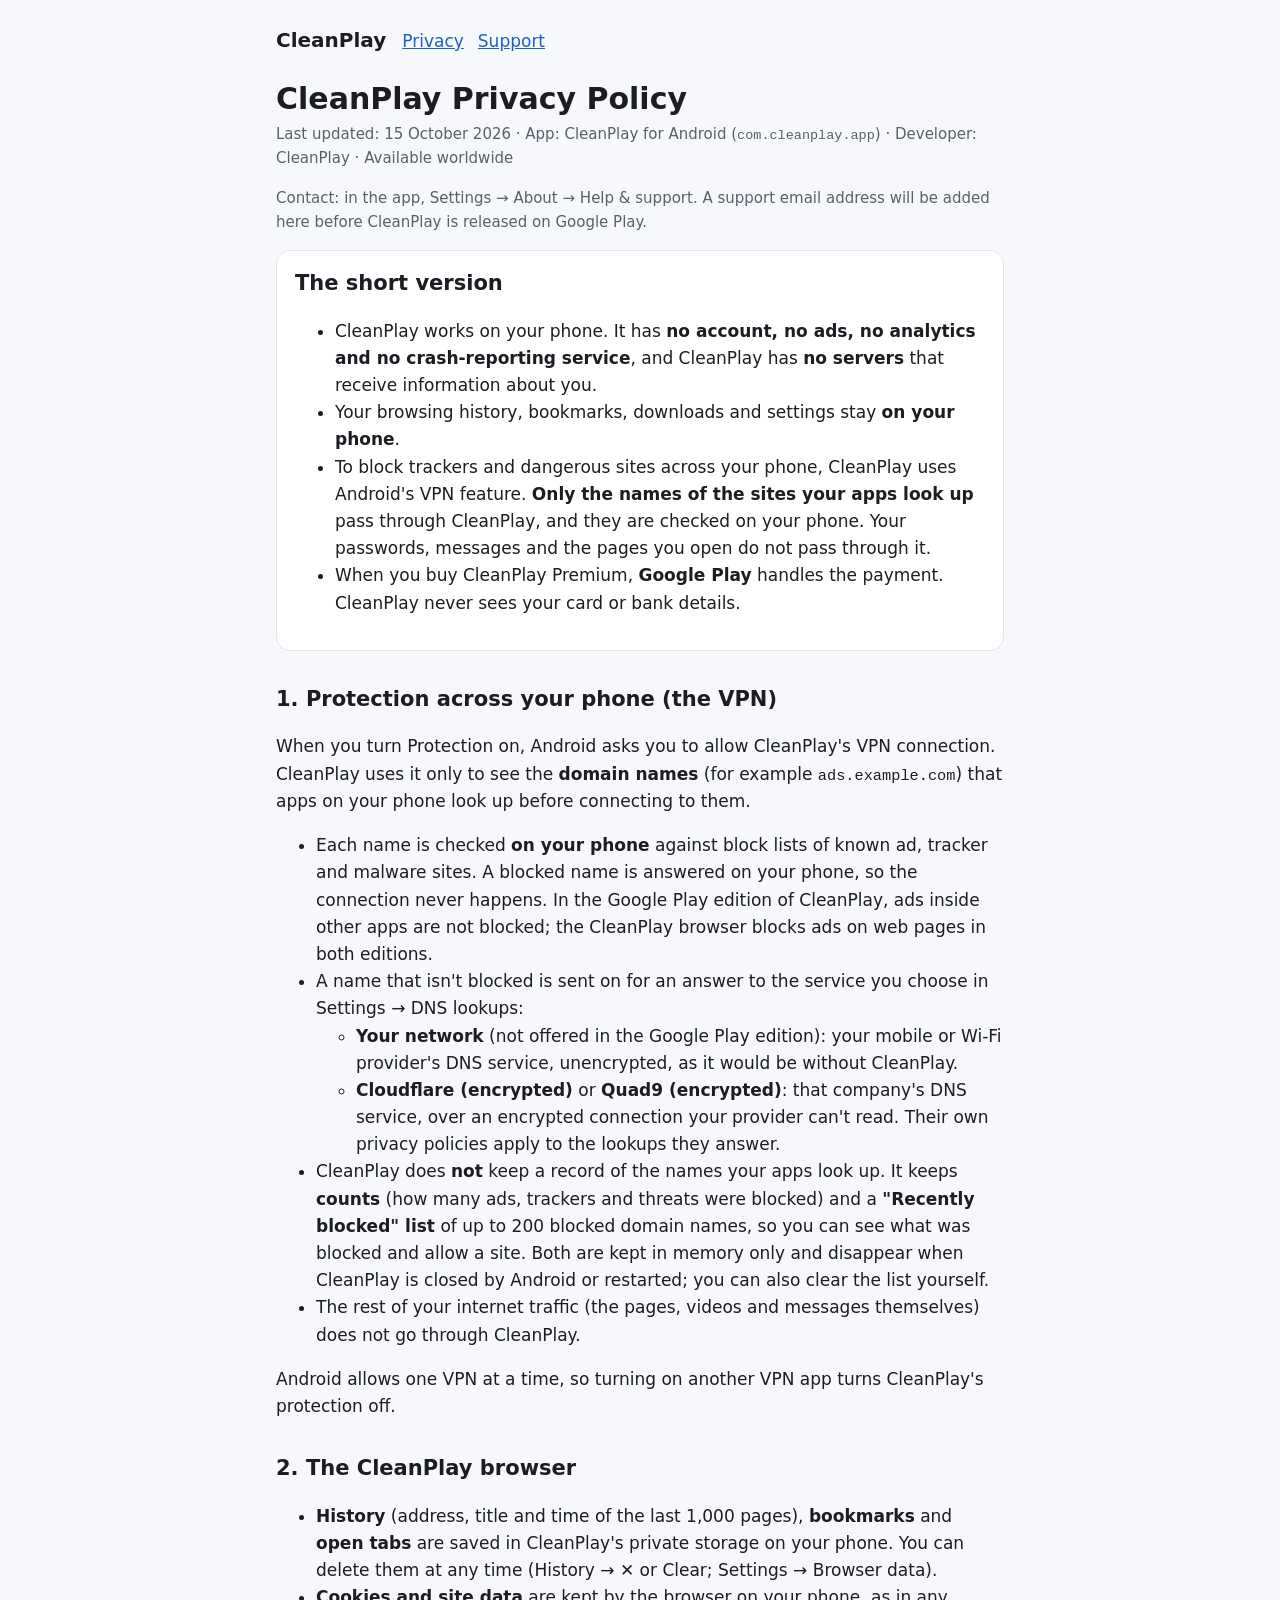
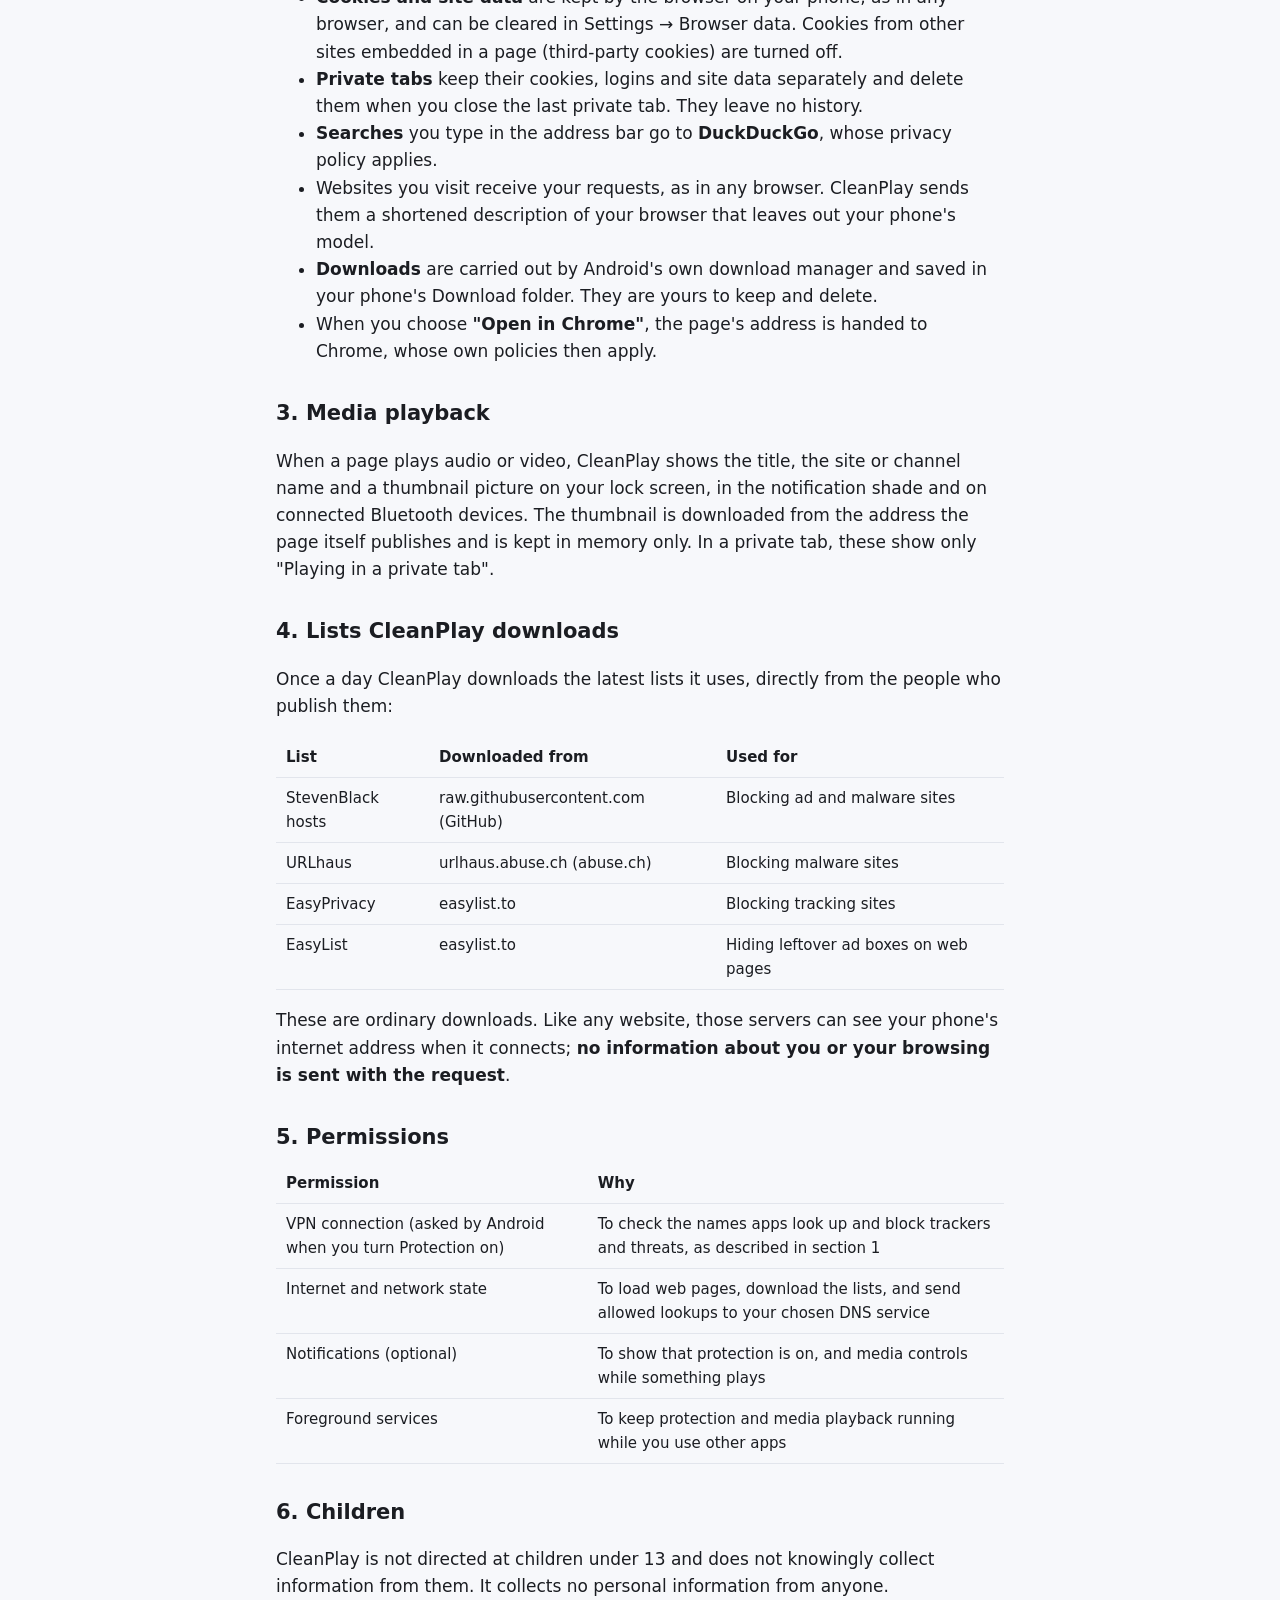
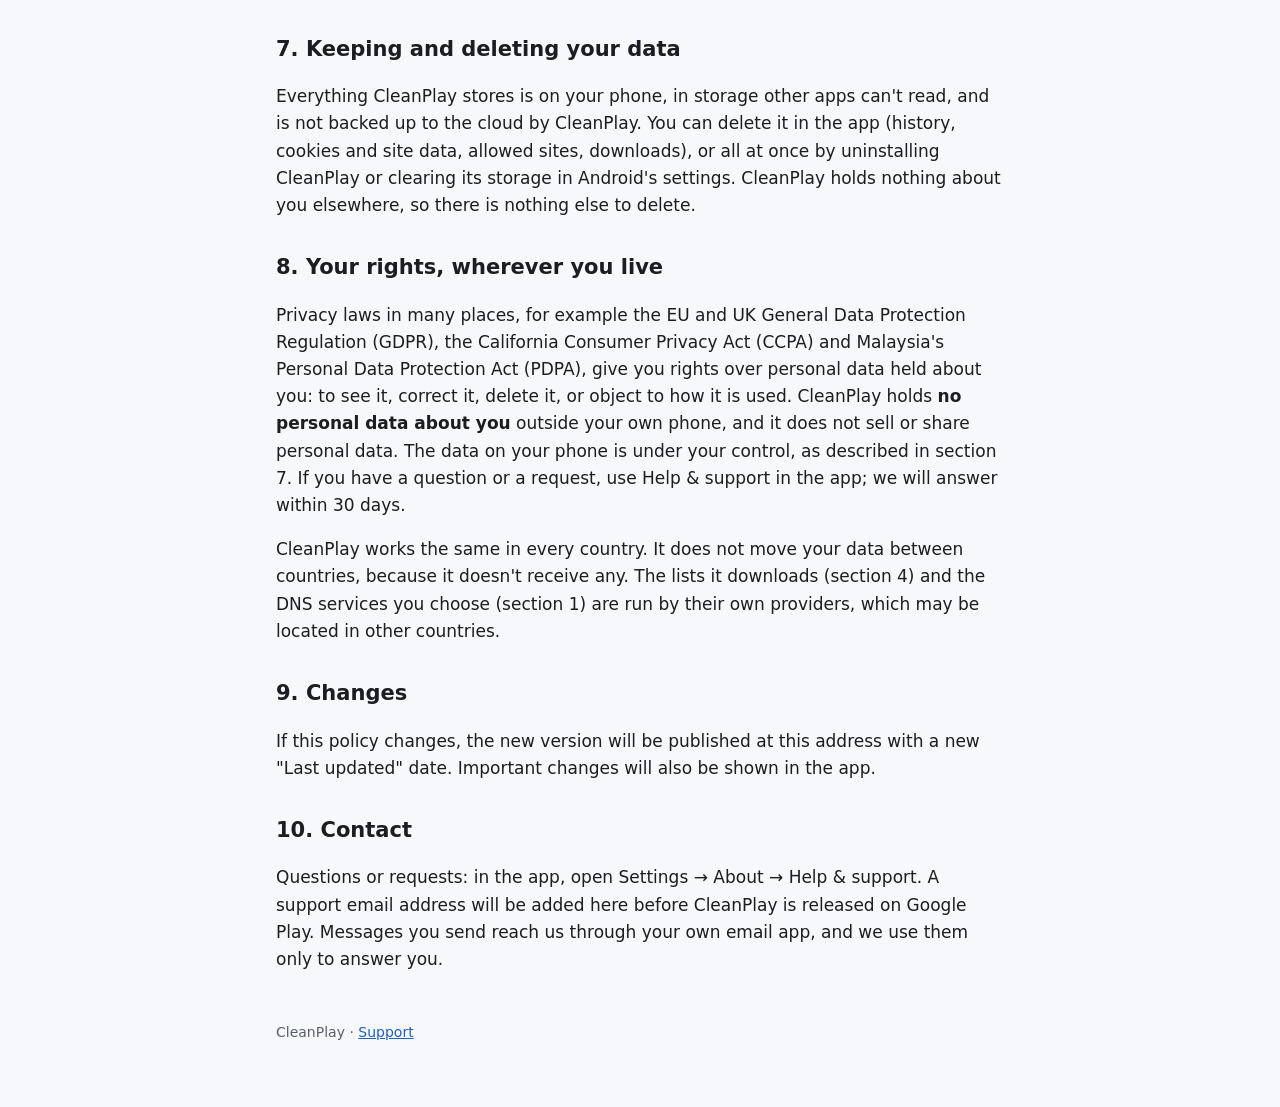
==== privacy.html @ 098c113c "CleanPlay website: home, privacy policy, support Co-Authored-By: Claude Opus 5.5 <noreply@anthropic." ====
<!doctype html>
<html lang="en">
<head>
<meta charset="utf-8">
<meta name="viewport" content="width=device-width, initial-scale=1">
<title>CleanPlay Privacy Policy</title>
<meta name="description" content="How the CleanPlay Android app handles your data: it works on your phone, with no account, no ads and no analytics.">
<link rel="stylesheet" href="style.css">
</head>
<body>
<main>
<!-- Source: docs/release/PRIVACY_POLICY.md in the CleanPlay repository. Change both together. -->
<header class="site"><a class="brand" href="./">CleanPlay</a><nav><a href="privacy.html">Privacy</a><a href="support.html">Support</a></nav></header>

<h1>CleanPlay Privacy Policy</h1>
<p class="meta">Last updated: 15 October 2026 · App: CleanPlay for Android (<code>com.cleanplay.app</code>) · Developer: CleanPlay · Available worldwide</p>
<p class="meta">Contact: in the app, Settings → About → Help &amp; support. A support email address will be added here before CleanPlay is released on Google Play.</p>

<div class="card">
<h2 style="margin-top:0">The short version</h2>
<ul>
<li>CleanPlay works on your phone. It has <strong>no account, no ads, no analytics and no crash-reporting service</strong>, and CleanPlay has <strong>no servers</strong> that receive information about you.</li>
<li>Your browsing history, bookmarks, downloads and settings stay <strong>on your phone</strong>.</li>
<li>To block trackers and dangerous sites across your phone, CleanPlay uses Android's VPN feature. <strong>Only the names of the sites your apps look up</strong> pass through CleanPlay, and they are checked on your phone. Your passwords, messages and the pages you open do not pass through it.</li>
<li>When you buy CleanPlay Premium, <strong>Google Play</strong> handles the payment. CleanPlay never sees your card or bank details.</li>
</ul>
</div>

<h2>1. Protection across your phone (the VPN)</h2>
<p>When you turn Protection on, Android asks you to allow CleanPlay's VPN connection. CleanPlay uses it only to see the <strong>domain names</strong> (for example <code>ads.example.com</code>) that apps on your phone look up before connecting to them.</p>
<ul>
<li>Each name is checked <strong>on your phone</strong> against block lists of known ad, tracker and malware sites. A blocked name is answered on your phone, so the connection never happens. In the Google Play edition of CleanPlay, ads inside other apps are not blocked; the CleanPlay browser blocks ads on web pages in both editions.</li>
<li>A name that isn't blocked is sent on for an answer to the service you choose in Settings → DNS lookups:
  <ul>
  <li><strong>Your network</strong> (not offered in the Google Play edition): your mobile or Wi-Fi provider's DNS service, unencrypted, as it would be without CleanPlay.</li>
  <li><strong>Cloudflare (encrypted)</strong> or <strong>Quad9 (encrypted)</strong>: that company's DNS service, over an encrypted connection your provider can't read. Their own privacy policies apply to the lookups they answer.</li>
  </ul></li>
<li>CleanPlay does <strong>not</strong> keep a record of the names your apps look up. It keeps <strong>counts</strong> (how many ads, trackers and threats were blocked) and a <strong>"Recently blocked" list</strong> of up to 200 blocked domain names, so you can see what was blocked and allow a site. Both are kept in memory only and disappear when CleanPlay is closed by Android or restarted; you can also clear the list yourself.</li>
<li>The rest of your internet traffic (the pages, videos and messages themselves) does not go through CleanPlay.</li>
</ul>
<p>Android allows one VPN at a time, so turning on another VPN app turns CleanPlay's protection off.</p>

<h2>2. The CleanPlay browser</h2>
<ul>
<li><strong>History</strong> (address, title and time of the last 1,000 pages), <strong>bookmarks</strong> and <strong>open tabs</strong> are saved in CleanPlay's private storage on your phone. You can delete them at any time (History → ✕ or Clear; Settings → Browser data).</li>
<li><strong>Cookies and site data</strong> are kept by the browser on your phone, as in any browser, and can be cleared in Settings → Browser data. Cookies from other sites embedded in a page (third-party cookies) are turned off.</li>
<li><strong>Private tabs</strong> keep their cookies, logins and site data separately and delete them when you close the last private tab. They leave no history.</li>
<li><strong>Searches</strong> you type in the address bar go to <strong>DuckDuckGo</strong>, whose privacy policy applies.</li>
<li>Websites you visit receive your requests, as in any browser. CleanPlay sends them a shortened description of your browser that leaves out your phone's model.</li>
<li><strong>Downloads</strong> are carried out by Android's own download manager and saved in your phone's Download folder. They are yours to keep and delete.</li>
<li>When you choose <strong>"Open in Chrome"</strong>, the page's address is handed to Chrome, whose own policies then apply.</li>
</ul>

<h2>3. Media playback</h2>
<p>When a page plays audio or video, CleanPlay shows the title, the site or channel name and a thumbnail picture on your lock screen, in the notification shade and on connected Bluetooth devices. The thumbnail is downloaded from the address the page itself publishes and is kept in memory only. In a private tab, these show only "Playing in a private tab".</p>

<h2>4. Lists CleanPlay downloads</h2>
<p>Once a day CleanPlay downloads the latest lists it uses, directly from the people who publish them:</p>
<table>
<thead><tr><th>List</th><th>Downloaded from</th><th>Used for</th></tr></thead>
<tbody>
<tr><td>StevenBlack hosts</td><td>raw.githubusercontent.com (GitHub)</td><td>Blocking ad and malware sites</td></tr>
<tr><td>URLhaus</td><td>urlhaus.abuse.ch (abuse.ch)</td><td>Blocking malware sites</td></tr>
<tr><td>EasyPrivacy</td><td>easylist.to</td><td>Blocking tracking sites</td></tr>
<tr><td>EasyList</td><td>easylist.to</td><td>Hiding leftover ad boxes on web pages</td></tr>
</tbody>
</table>
<p>These are ordinary downloads. Like any website, those servers can see your phone's internet address when it connects; <strong>no information about you or your browsing is sent with the request</strong>.</p>

<!-- PREMIUM: uncomment the section below from the day Premium can be bought.
<h2>5. CleanPlay Premium</h2>
<p>Premium features are bought through <strong>Google Play</strong>. Google processes the payment under its own terms and privacy policy. CleanPlay receives only a confirmation from Google Play that the purchase was made, which it uses to unlock the features on your phone. CleanPlay never receives your name, card or bank details.</p>
<p>Basic protection, the browser, private tabs, downloads, picture-in-picture and lock-screen controls stay free and never require a purchase or an account.</p>
-->

<h2>5. Permissions</h2>
<table>
<thead><tr><th>Permission</th><th>Why</th></tr></thead>
<tbody>
<tr><td>VPN connection (asked by Android when you turn Protection on)</td><td>To check the names apps look up and block trackers and threats, as described in section 1</td></tr>
<tr><td>Internet and network state</td><td>To load web pages, download the lists, and send allowed lookups to your chosen DNS service</td></tr>
<tr><td>Notifications (optional)</td><td>To show that protection is on, and media controls while something plays</td></tr>
<tr><td>Foreground services</td><td>To keep protection and media playback running while you use other apps</td></tr>
</tbody>
</table>

<h2>6. Children</h2>
<p>CleanPlay is not directed at children under 13 and does not knowingly collect information from them. It collects no personal information from anyone.</p>

<h2>7. Keeping and deleting your data</h2>
<p>Everything CleanPlay stores is on your phone, in storage other apps can't read, and is not backed up to the cloud by CleanPlay. You can delete it in the app (history, cookies and site data, allowed sites, downloads), or all at once by uninstalling CleanPlay or clearing its storage in Android's settings. CleanPlay holds nothing about you elsewhere, so there is nothing else to delete.</p>

<h2>8. Your rights, wherever you live</h2>
<p>Privacy laws in many places, for example the EU and UK General Data Protection Regulation (GDPR), the California Consumer Privacy Act (CCPA) and Malaysia's Personal Data Protection Act (PDPA), give you rights over personal data held about you: to see it, correct it, delete it, or object to how it is used. CleanPlay holds <strong>no personal data about you</strong> outside your own phone, and it does not sell or share personal data. The data on your phone is under your control, as described in section 7. If you have a question or a request, use Help &amp; support in the app; we will answer within 30 days.</p>
<p>CleanPlay works the same in every country. It does not move your data between countries, because it doesn't receive any. The lists it downloads (section 4) and the DNS services you choose (section 1) are run by their own providers, which may be located in other countries.</p>

<h2>9. Changes</h2>
<p>If this policy changes, the new version will be published at this address with a new "Last updated" date. Important changes will also be shown in the app.</p>

<h2>10. Contact</h2>
<p>Questions or requests: in the app, open Settings → About → Help &amp; support. A support email address will be added here before CleanPlay is released on Google Play. Messages you send reach us through your own email app, and we use them only to answer you.</p>

<footer>CleanPlay · <a href="support.html">Support</a></footer>
</main>
</body>
</html>
---- style.css ----
:root {
  --bg: #f7f8fb;
  --surface: #ffffff;
  --text: #1b1d22;
  --muted: #5a5f6b;
  --accent: #1e5fc1;
  --border: #e2e5ec;
}
@media (prefers-color-scheme: dark) {
  :root {
    --bg: #111317;
    --surface: #1a1d23;
    --text: #e8eaef;
    --muted: #a3a9b6;
    --accent: #8db4ff;
    --border: #2c313a;
  }
}
* { box-sizing: border-box; }
body {
  margin: 0;
  background: var(--bg);
  color: var(--text);
  font: 17px/1.6 system-ui, -apple-system, "Segoe UI", Roboto, sans-serif;
}
main { max-width: 760px; margin: 0 auto; padding: 24px 16px 64px; }
header.site { display: flex; gap: 16px; align-items: baseline; flex-wrap: wrap; margin-bottom: 24px; }
header.site a.brand { font-weight: 700; font-size: 20px; color: var(--text); text-decoration: none; }
header.site nav a { margin-right: 14px; }
a { color: var(--accent); }
h1 { font-size: 30px; line-height: 1.25; margin: 8px 0 4px; }
h2 { font-size: 21px; margin: 32px 0 8px; }
.meta { color: var(--muted); font-size: 15px; margin: 0 0 16px; }
.card { background: var(--surface); border: 1px solid var(--border); border-radius: 14px; padding: 16px 18px; margin: 12px 0; }
table { border-collapse: collapse; width: 100%; font-size: 15px; display: block; overflow-x: auto; }
th, td { text-align: left; padding: 8px 10px; border-bottom: 1px solid var(--border); vertical-align: top; }
code { font-size: 0.9em; }
details { background: var(--surface); border: 1px solid var(--border); border-radius: 14px; padding: 12px 16px; margin: 10px 0; }
summary { cursor: pointer; font-weight: 600; }
details p { margin: 10px 0 2px; }
footer { color: var(--muted); font-size: 14px; margin-top: 48px; }
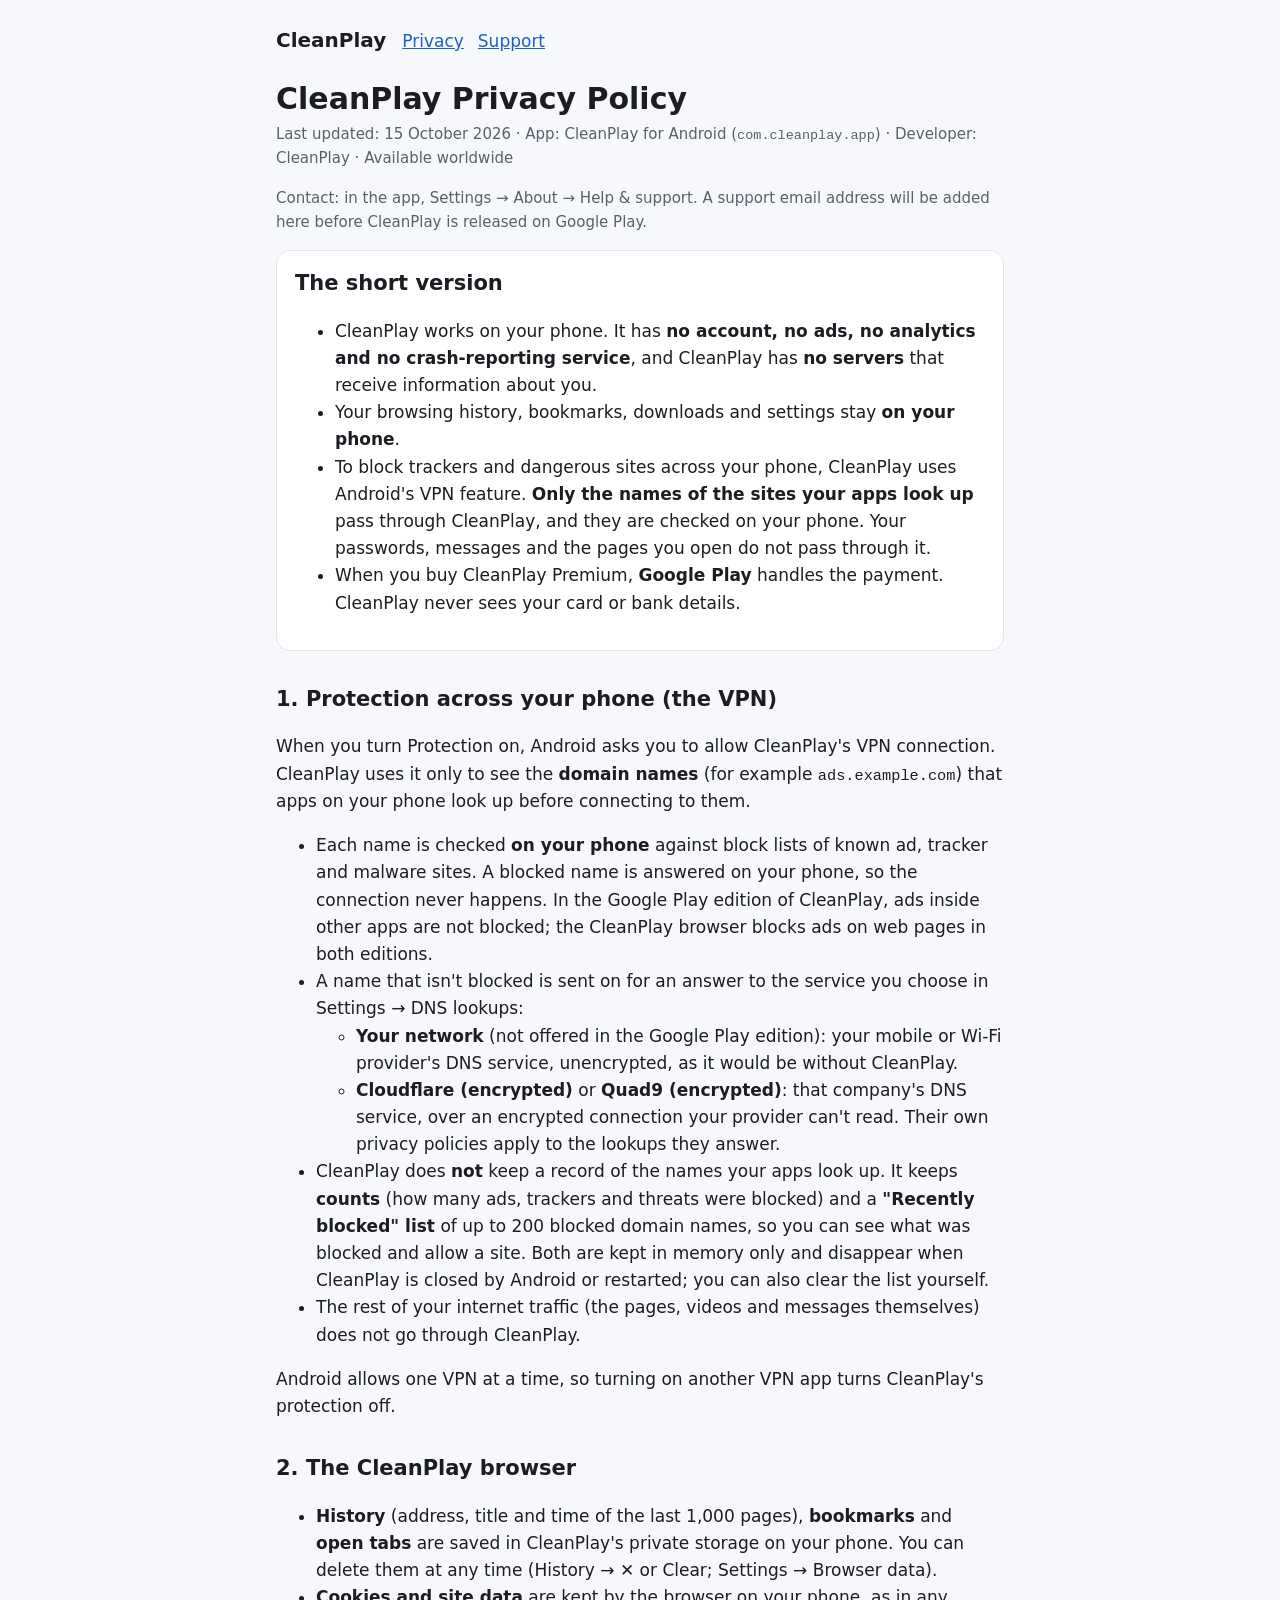
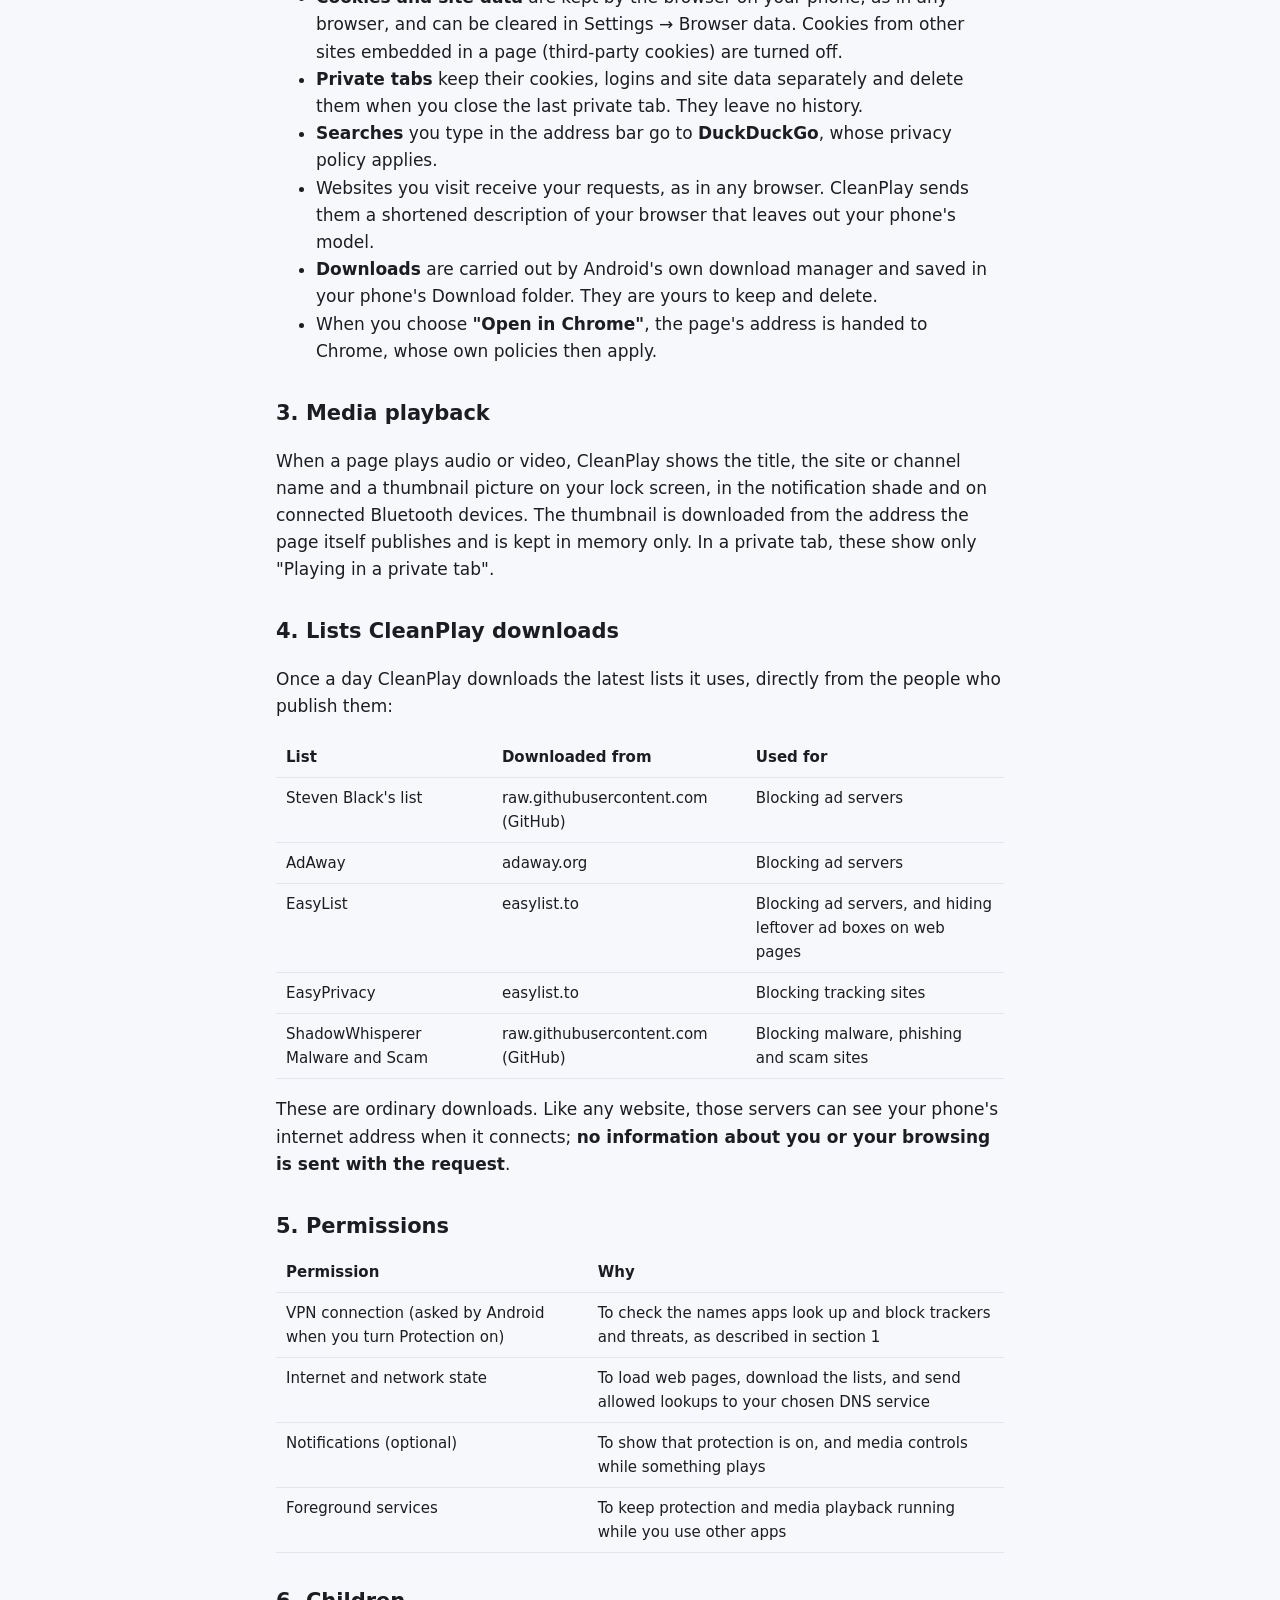
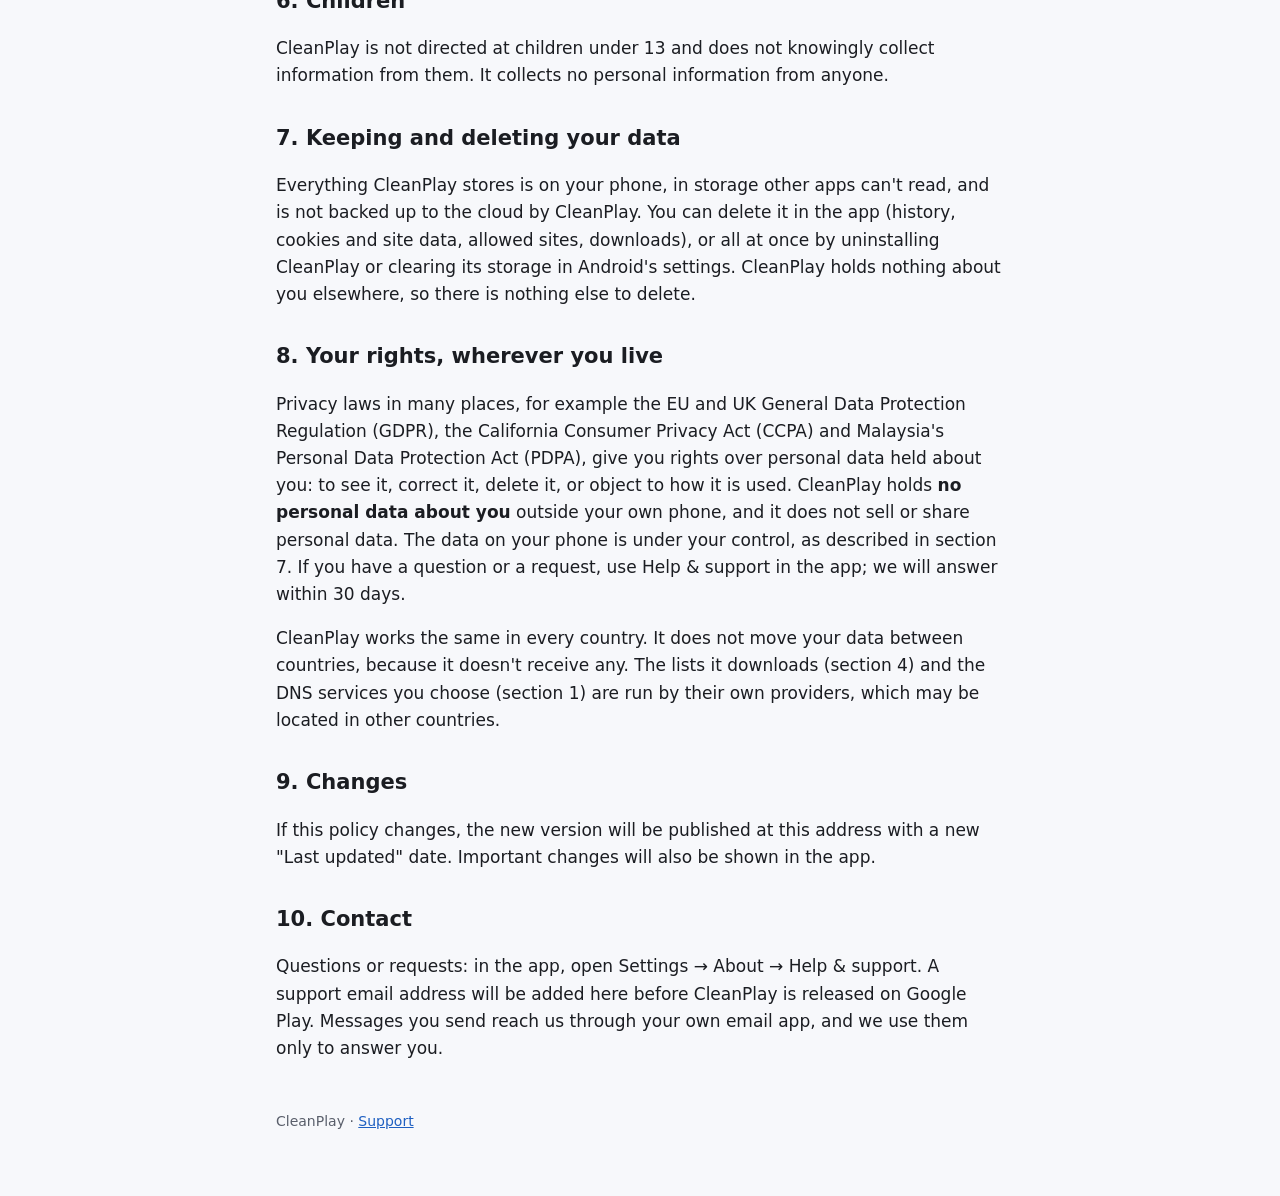
==== commit a0d91444: "Privacy policy: update the block lists CleanPlay downloads Co-Authored-By: Claude Opus 5.5 <noreply@" ====
--- a/privacy.html
+++ b/privacy.html
@@ -59,10 +59,11 @@
 <table>
 <thead><tr><th>List</th><th>Downloaded from</th><th>Used for</th></tr></thead>
 <tbody>
-<tr><td>StevenBlack hosts</td><td>raw.githubusercontent.com (GitHub)</td><td>Blocking ad and malware sites</td></tr>
-<tr><td>URLhaus</td><td>urlhaus.abuse.ch (abuse.ch)</td><td>Blocking malware sites</td></tr>
+<tr><td>Steven Black's list</td><td>raw.githubusercontent.com (GitHub)</td><td>Blocking ad servers</td></tr>
+<tr><td>AdAway</td><td>adaway.org</td><td>Blocking ad servers</td></tr>
+<tr><td>EasyList</td><td>easylist.to</td><td>Blocking ad servers, and hiding leftover ad boxes on web pages</td></tr>
 <tr><td>EasyPrivacy</td><td>easylist.to</td><td>Blocking tracking sites</td></tr>
-<tr><td>EasyList</td><td>easylist.to</td><td>Hiding leftover ad boxes on web pages</td></tr>
+<tr><td>ShadowWhisperer Malware and Scam</td><td>raw.githubusercontent.com (GitHub)</td><td>Blocking malware, phishing and scam sites</td></tr>
 </tbody>
 </table>
 <p>These are ordinary downloads. Like any website, those servers can see your phone's internet address when it connects; <strong>no information about you or your browsing is sent with the request</strong>.</p>
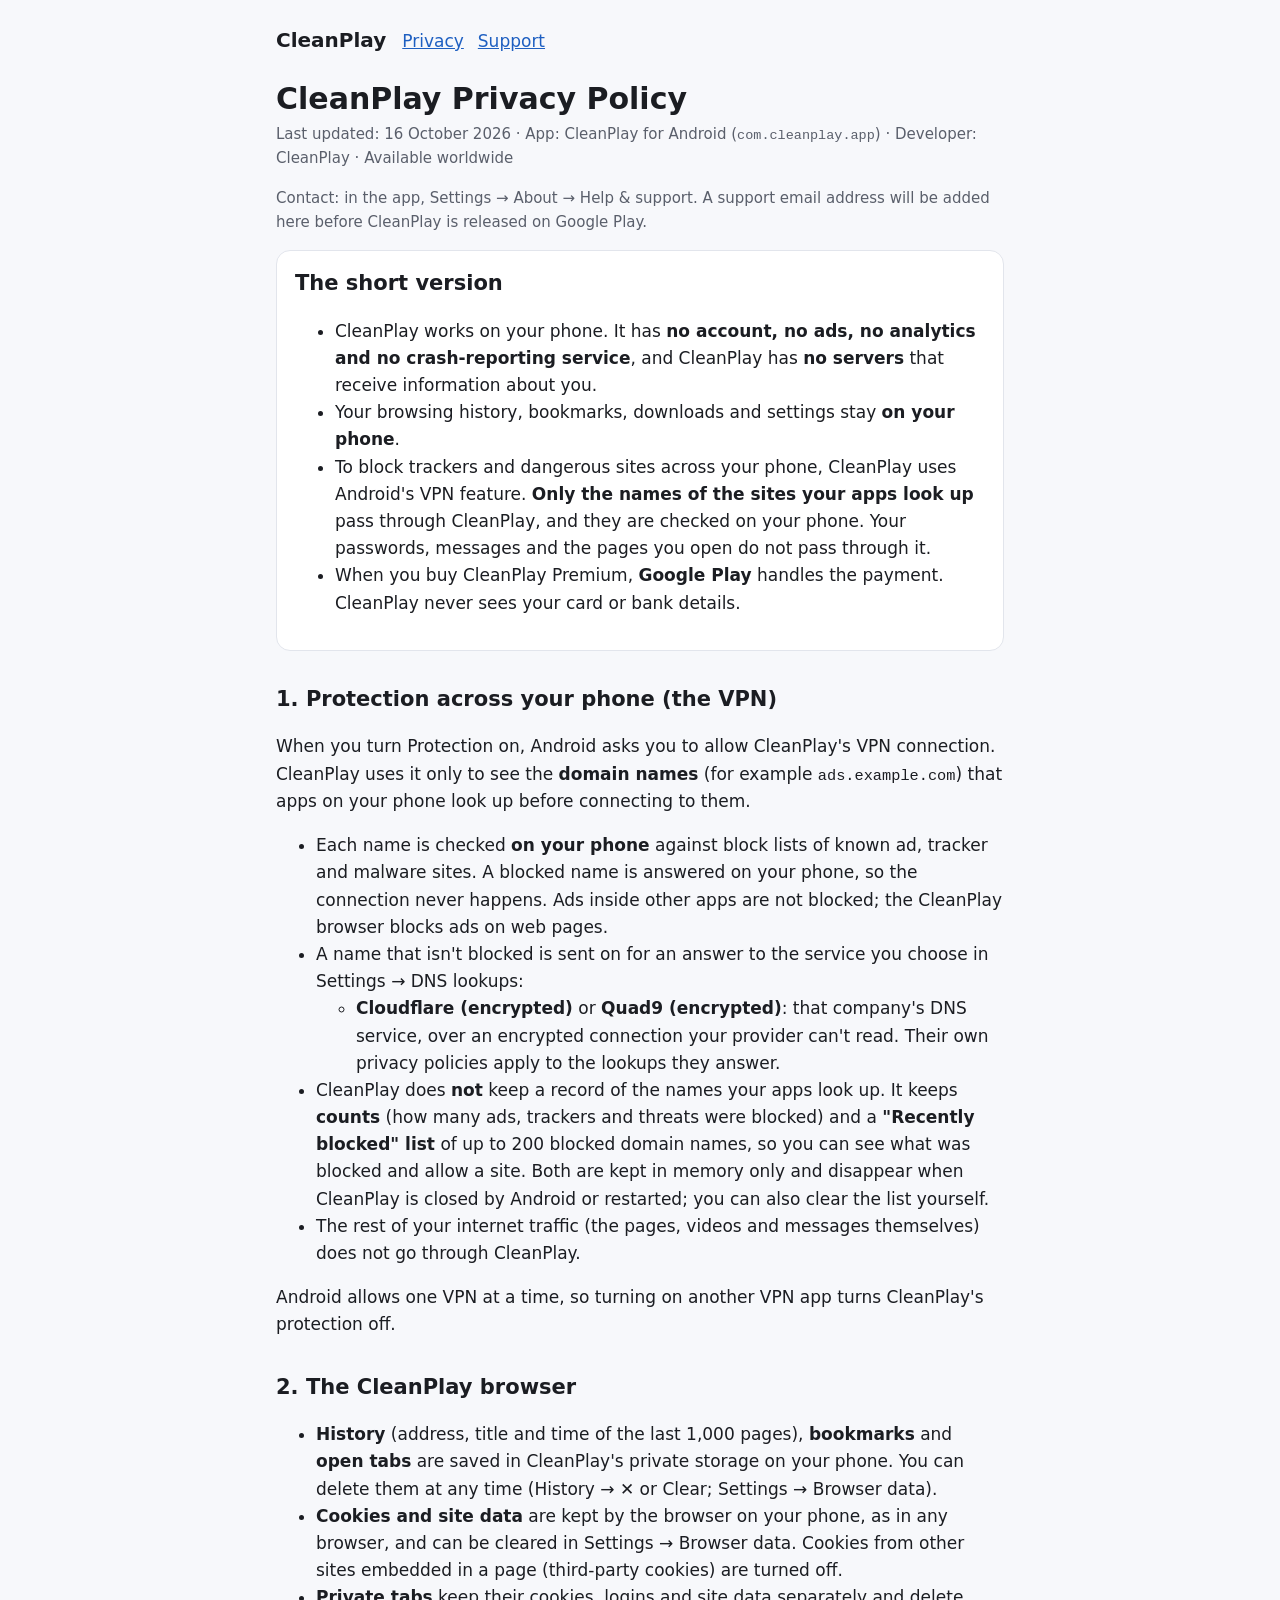
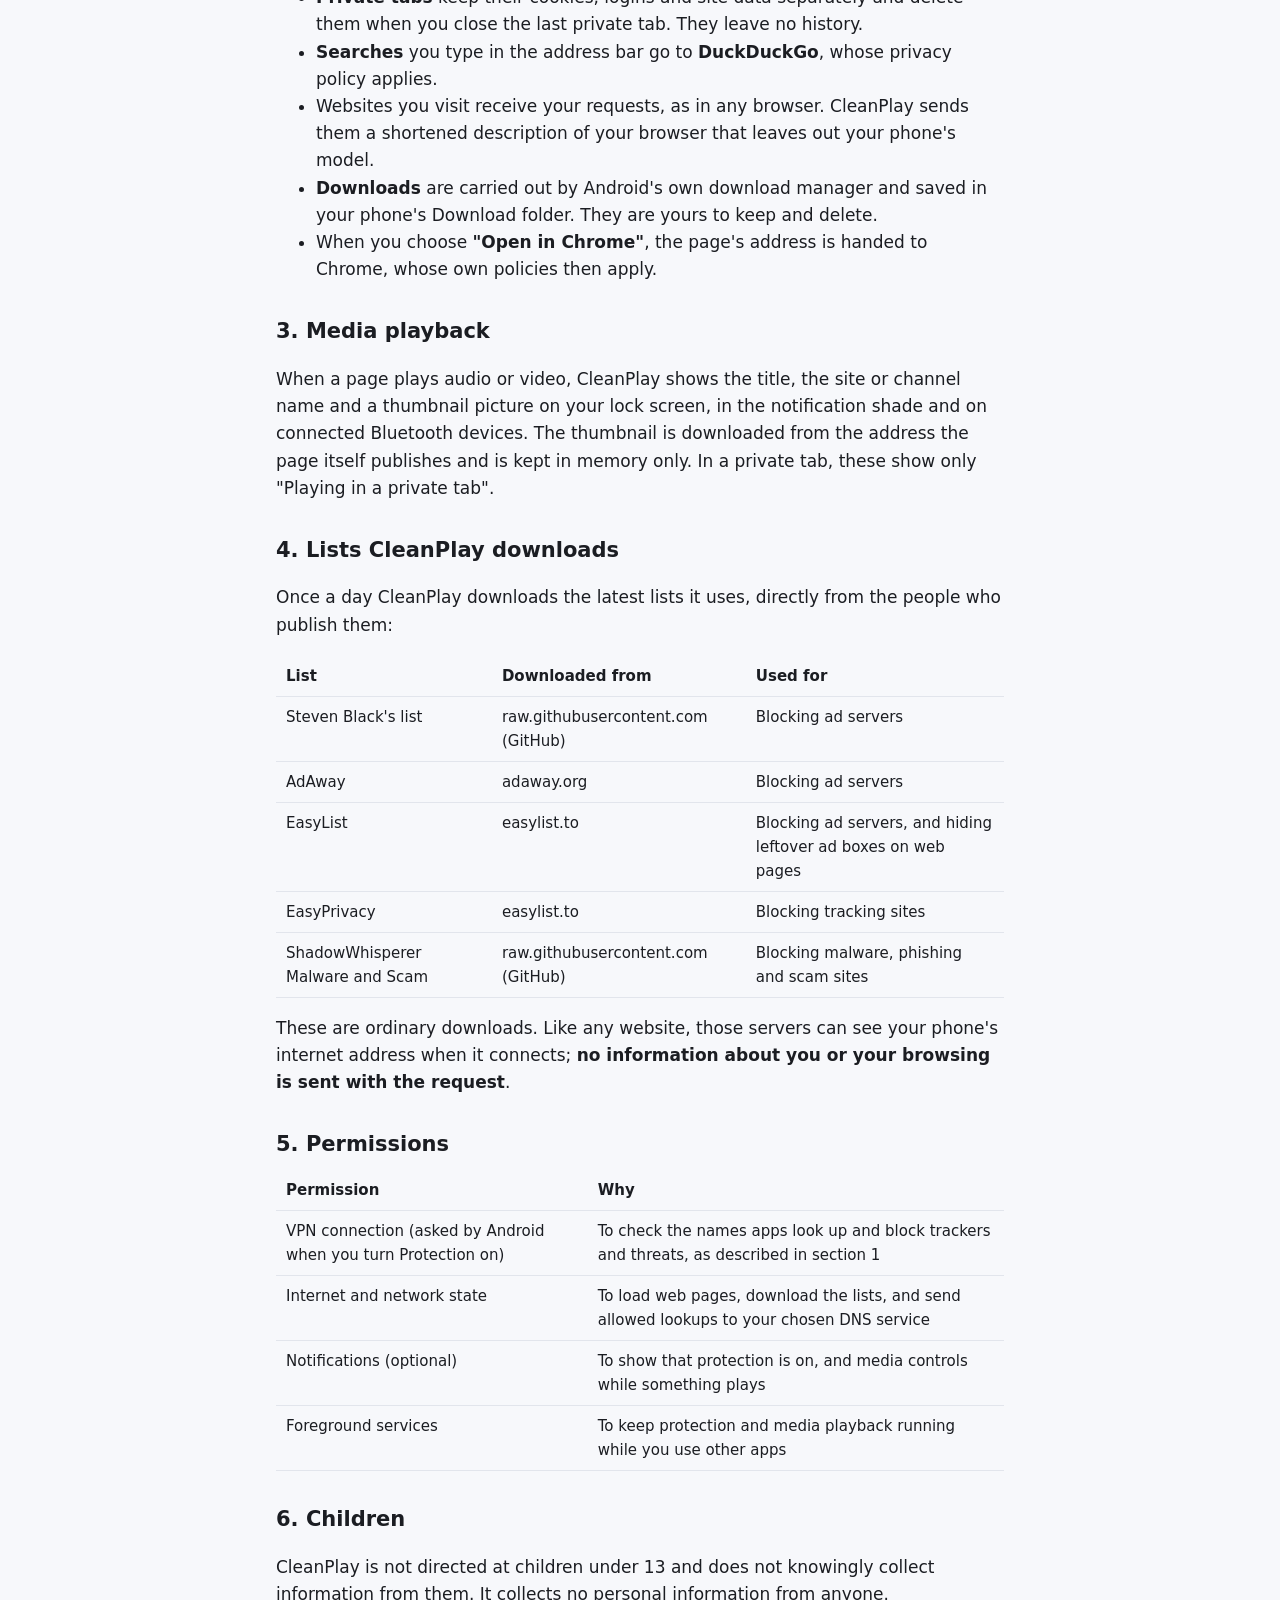
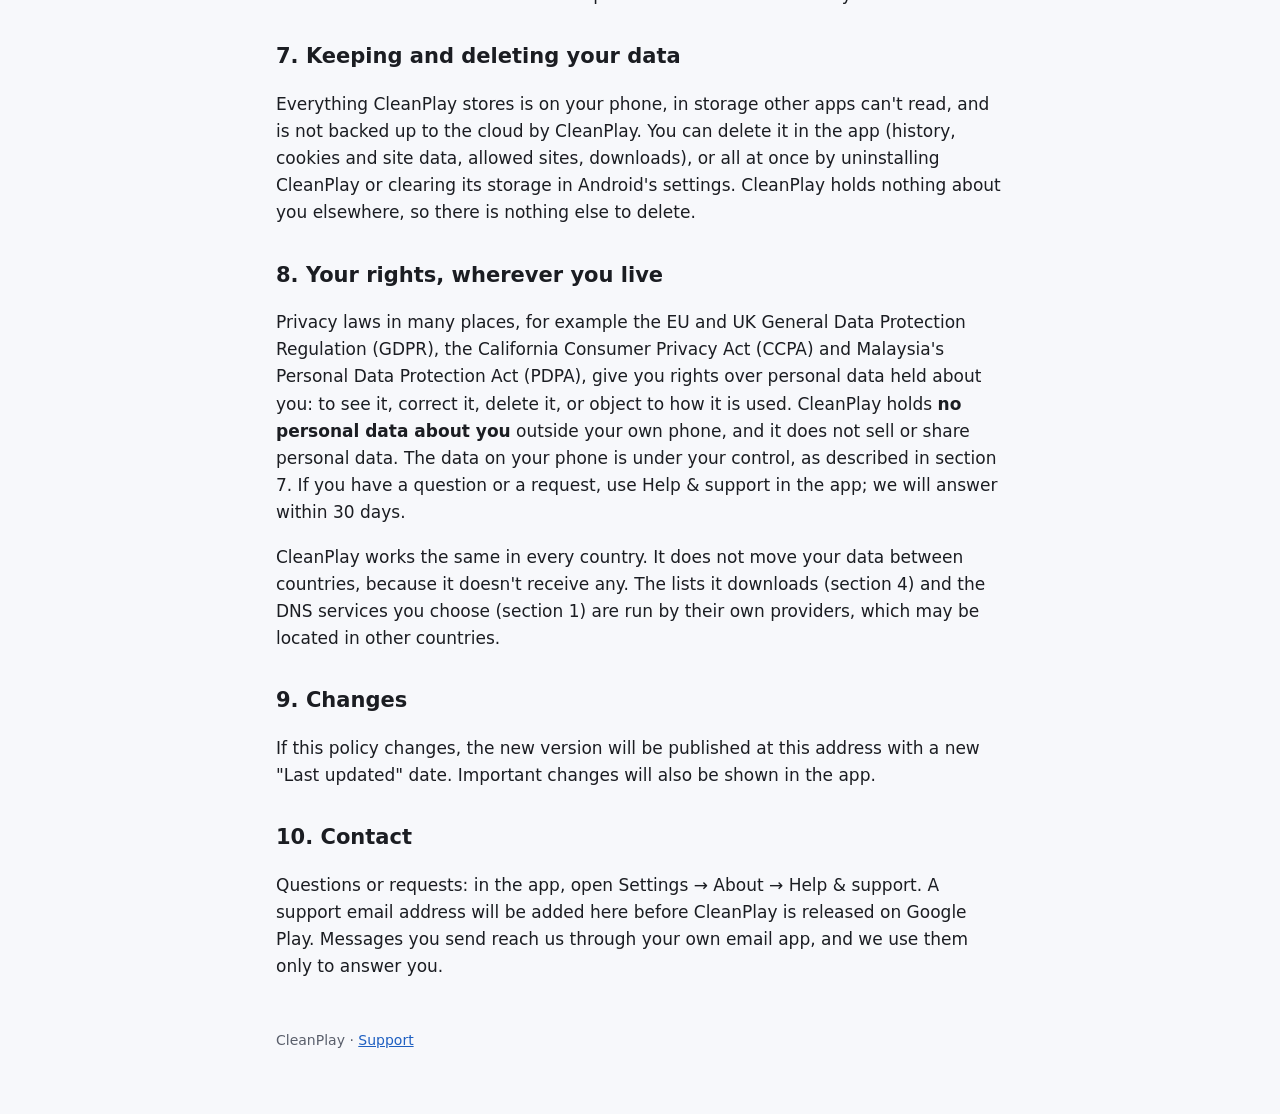
==== commit a3950f30: "Privacy policy: CleanPlay is one app Co-Authored-By: Claude Opus 5.5 <noreply@anthropic.com>" ====
--- a/privacy.html
+++ b/privacy.html
@@ -13,7 +13,7 @@
 <header class="site"><a class="brand" href="./">CleanPlay</a><nav><a href="privacy.html">Privacy</a><a href="support.html">Support</a></nav></header>
 
 <h1>CleanPlay Privacy Policy</h1>
-<p class="meta">Last updated: 15 October 2026 · App: CleanPlay for Android (<code>com.cleanplay.app</code>) · Developer: CleanPlay · Available worldwide</p>
+<p class="meta">Last updated: 16 October 2026 · App: CleanPlay for Android (<code>com.cleanplay.app</code>) · Developer: CleanPlay · Available worldwide</p>
 <p class="meta">Contact: in the app, Settings → About → Help &amp; support. A support email address will be added here before CleanPlay is released on Google Play.</p>
 
 <div class="card">
@@ -29,10 +29,9 @@
 <h2>1. Protection across your phone (the VPN)</h2>
 <p>When you turn Protection on, Android asks you to allow CleanPlay's VPN connection. CleanPlay uses it only to see the <strong>domain names</strong> (for example <code>ads.example.com</code>) that apps on your phone look up before connecting to them.</p>
 <ul>
-<li>Each name is checked <strong>on your phone</strong> against block lists of known ad, tracker and malware sites. A blocked name is answered on your phone, so the connection never happens. In the Google Play edition of CleanPlay, ads inside other apps are not blocked; the CleanPlay browser blocks ads on web pages in both editions.</li>
+<li>Each name is checked <strong>on your phone</strong> against block lists of known ad, tracker and malware sites. A blocked name is answered on your phone, so the connection never happens. Ads inside other apps are not blocked; the CleanPlay browser blocks ads on web pages.</li>
 <li>A name that isn't blocked is sent on for an answer to the service you choose in Settings → DNS lookups:
   <ul>
-  <li><strong>Your network</strong> (not offered in the Google Play edition): your mobile or Wi-Fi provider's DNS service, unencrypted, as it would be without CleanPlay.</li>
   <li><strong>Cloudflare (encrypted)</strong> or <strong>Quad9 (encrypted)</strong>: that company's DNS service, over an encrypted connection your provider can't read. Their own privacy policies apply to the lookups they answer.</li>
   </ul></li>
 <li>CleanPlay does <strong>not</strong> keep a record of the names your apps look up. It keeps <strong>counts</strong> (how many ads, trackers and threats were blocked) and a <strong>"Recently blocked" list</strong> of up to 200 blocked domain names, so you can see what was blocked and allow a site. Both are kept in memory only and disappear when CleanPlay is closed by Android or restarted; you can also clear the list yourself.</li>
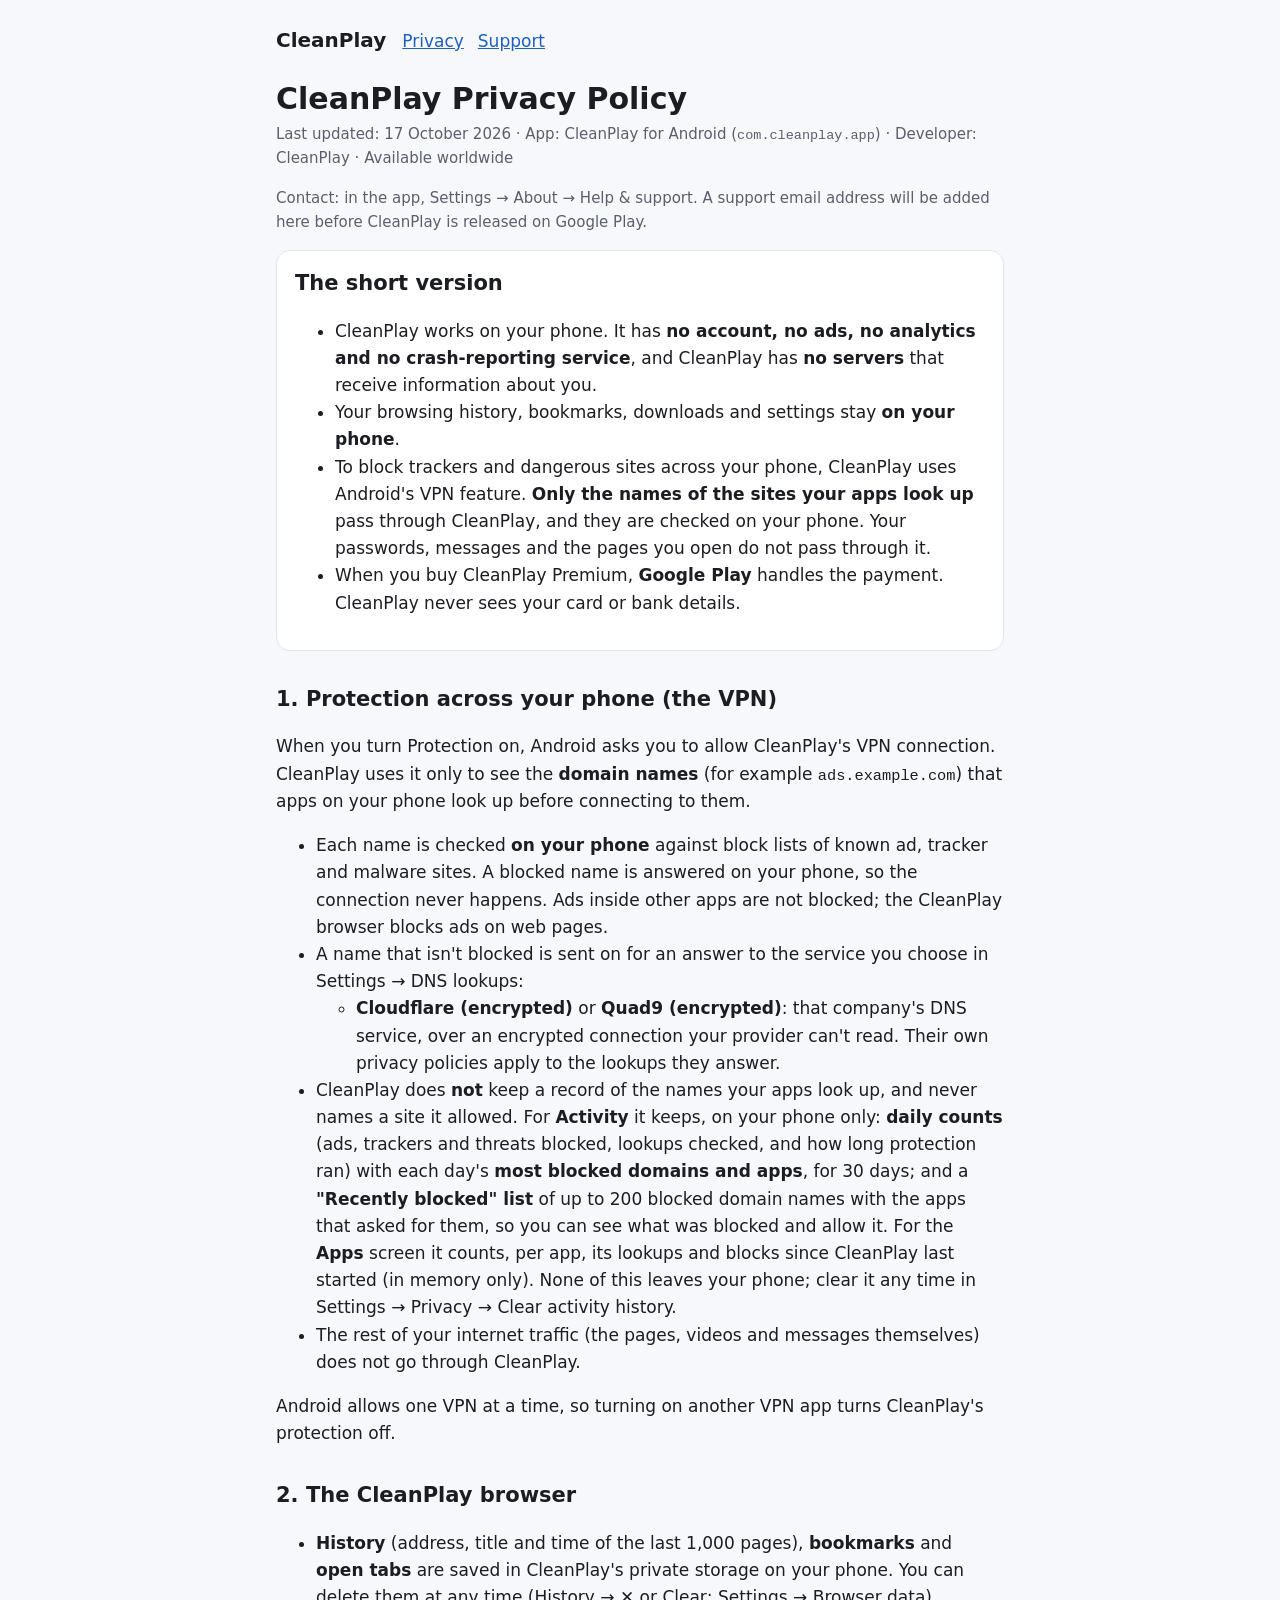
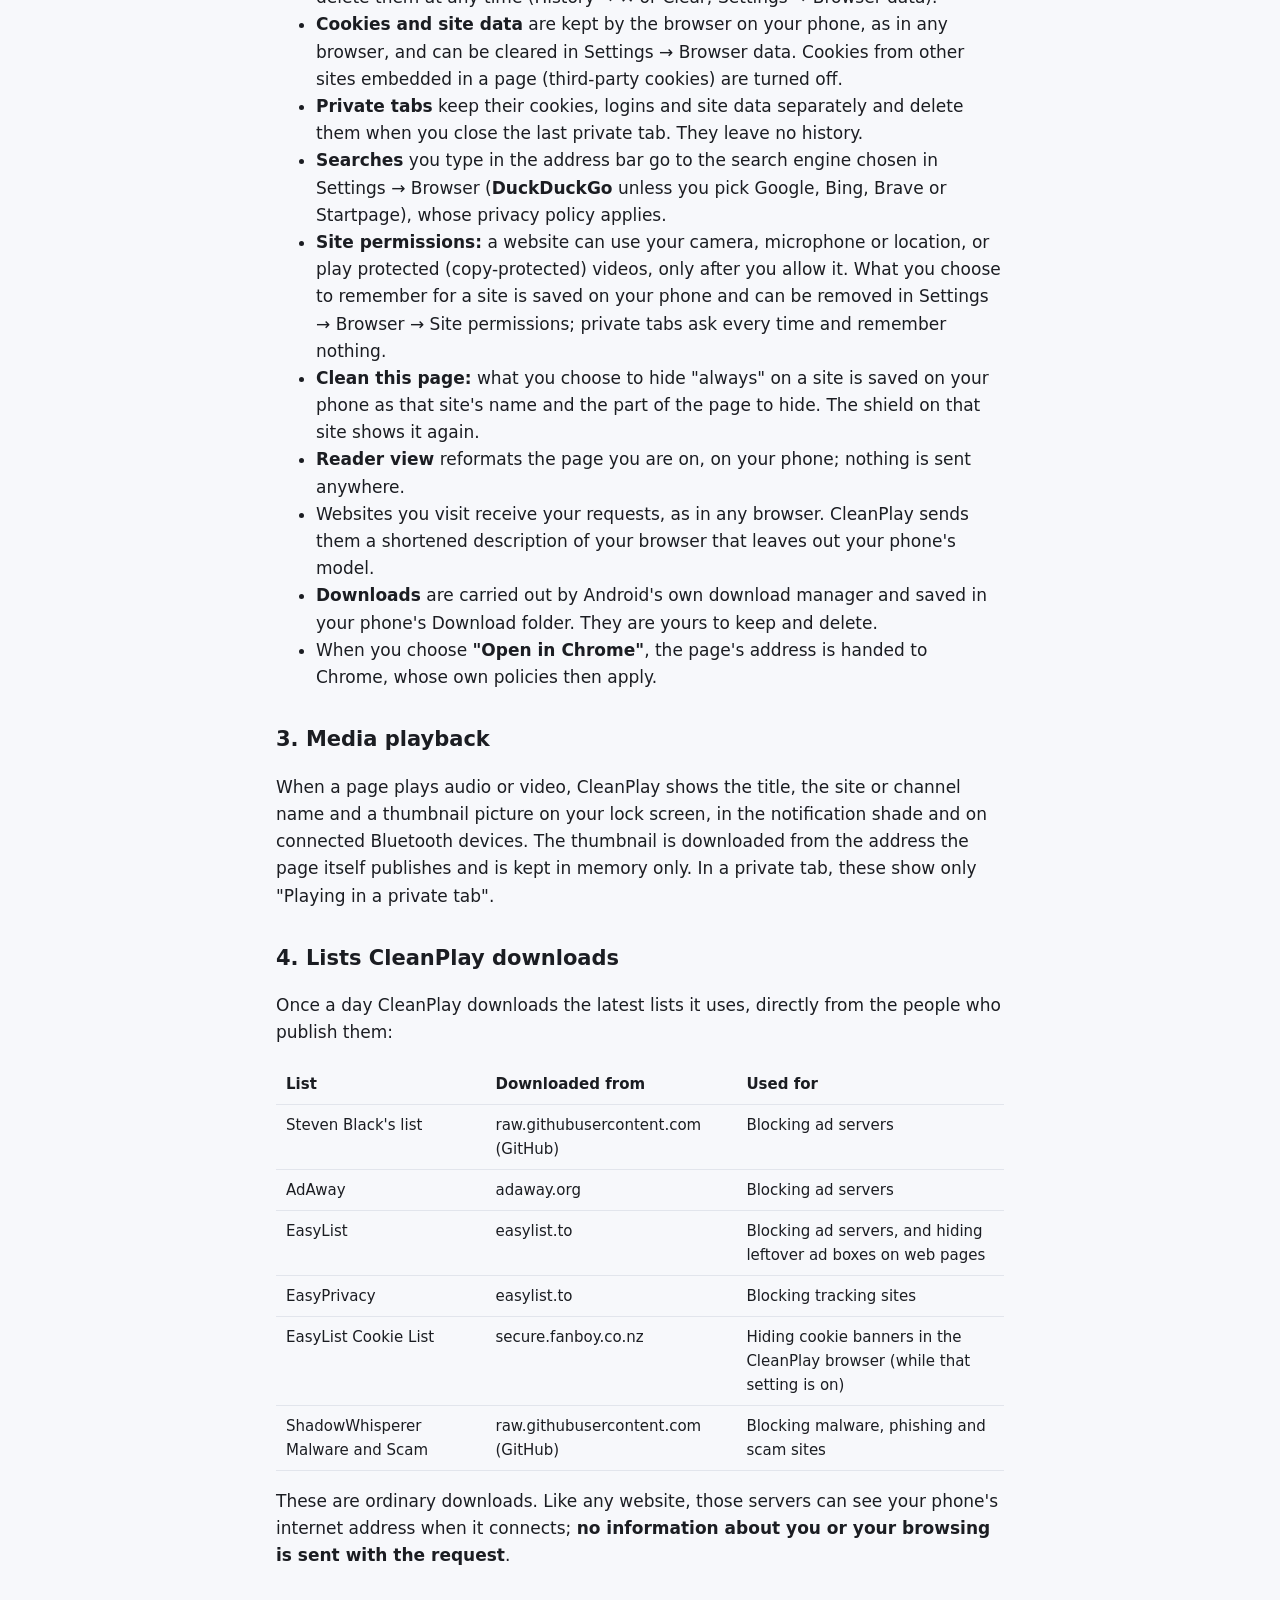
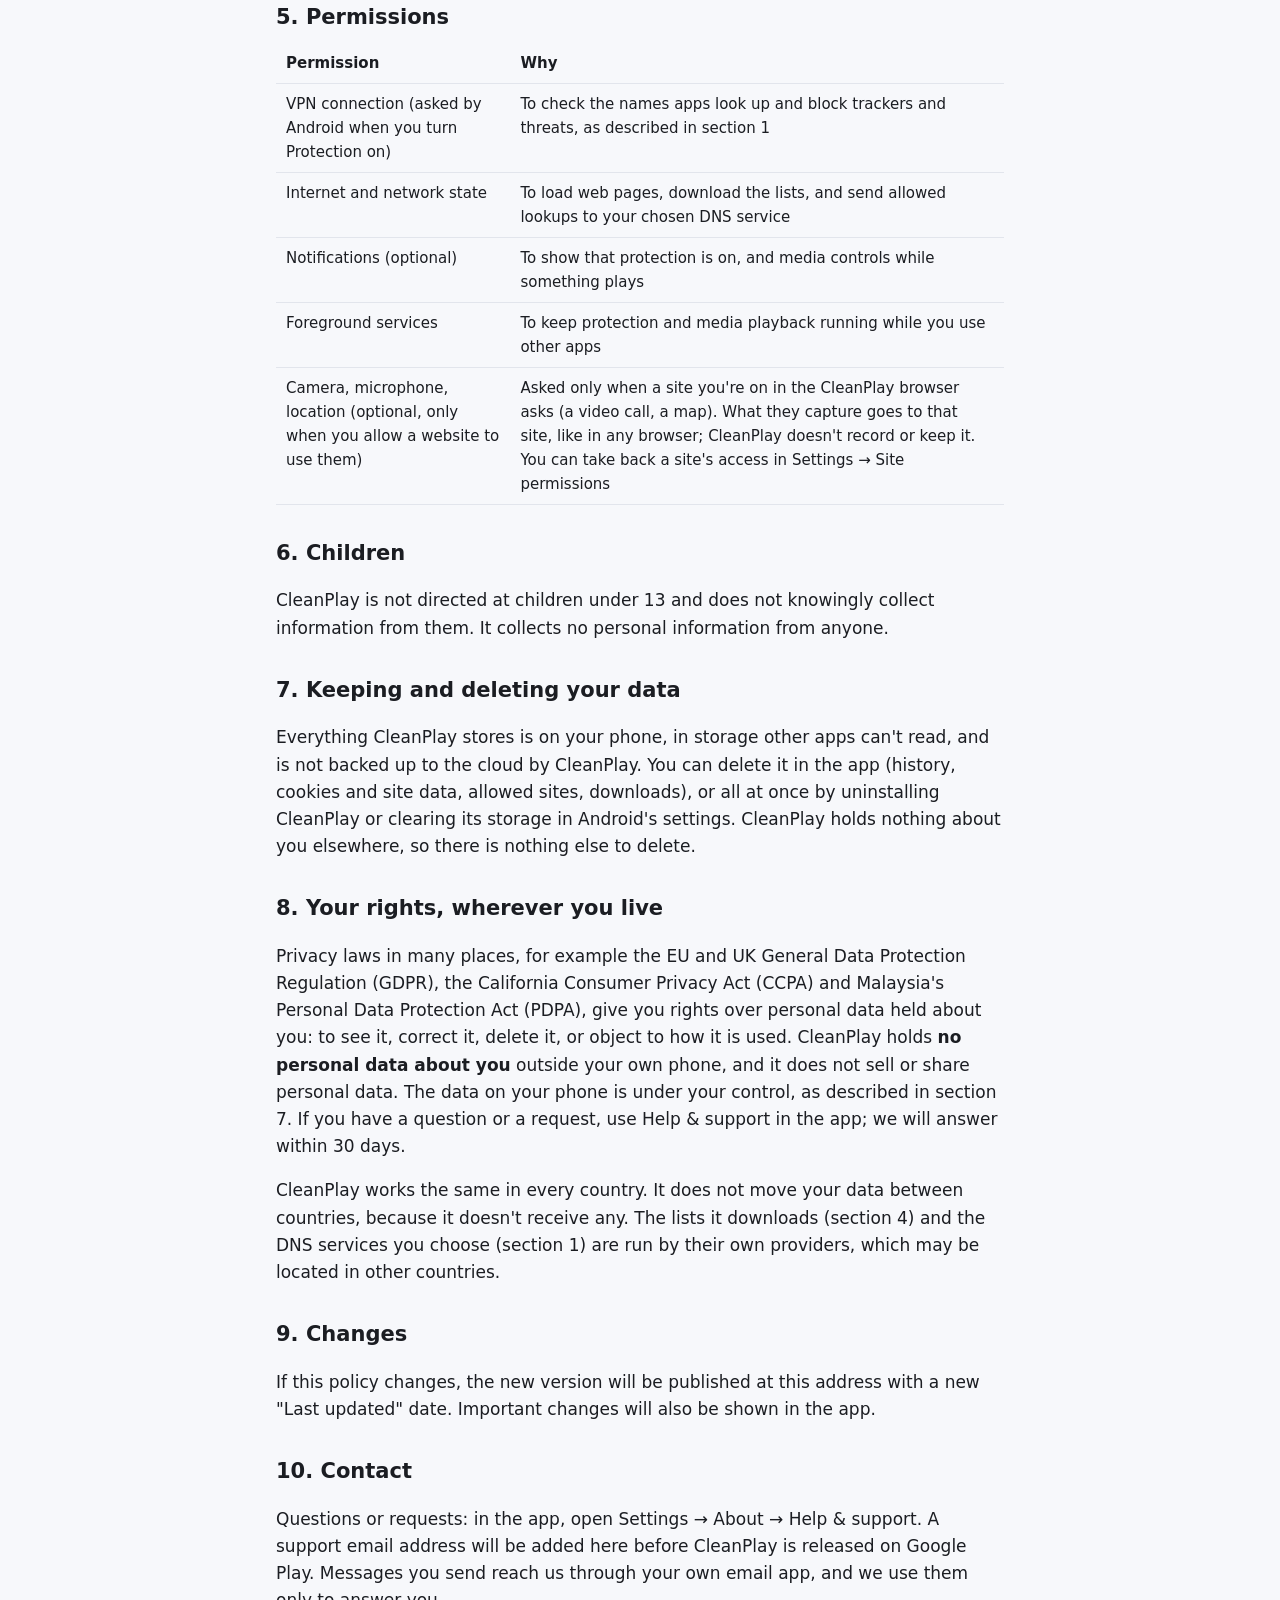
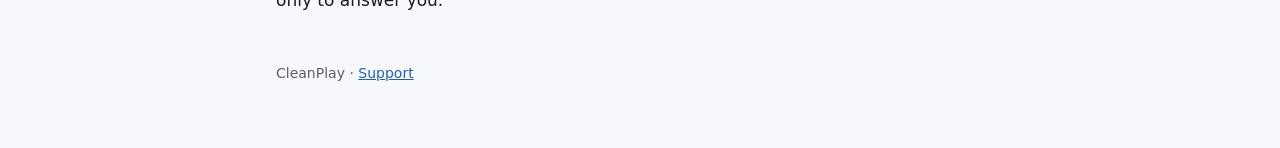
==== commit 40d0b239: "Privacy policy: activity data, site permissions, reader view, cookie banners Adds what the Activity " ====
--- a/privacy.html
+++ b/privacy.html
@@ -13,7 +13,7 @@
 <header class="site"><a class="brand" href="./">CleanPlay</a><nav><a href="privacy.html">Privacy</a><a href="support.html">Support</a></nav></header>
 
 <h1>CleanPlay Privacy Policy</h1>
-<p class="meta">Last updated: 16 October 2026 · App: CleanPlay for Android (<code>com.cleanplay.app</code>) · Developer: CleanPlay · Available worldwide</p>
+<p class="meta">Last updated: 17 October 2026 · App: CleanPlay for Android (<code>com.cleanplay.app</code>) · Developer: CleanPlay · Available worldwide</p>
 <p class="meta">Contact: in the app, Settings → About → Help &amp; support. A support email address will be added here before CleanPlay is released on Google Play.</p>
 
 <div class="card">
@@ -34,7 +34,7 @@
   <ul>
   <li><strong>Cloudflare (encrypted)</strong> or <strong>Quad9 (encrypted)</strong>: that company's DNS service, over an encrypted connection your provider can't read. Their own privacy policies apply to the lookups they answer.</li>
   </ul></li>
-<li>CleanPlay does <strong>not</strong> keep a record of the names your apps look up. It keeps <strong>counts</strong> (how many ads, trackers and threats were blocked) and a <strong>"Recently blocked" list</strong> of up to 200 blocked domain names, so you can see what was blocked and allow a site. Both are kept in memory only and disappear when CleanPlay is closed by Android or restarted; you can also clear the list yourself.</li>
+<li>CleanPlay does <strong>not</strong> keep a record of the names your apps look up, and never names a site it allowed. For <strong>Activity</strong> it keeps, on your phone only: <strong>daily counts</strong> (ads, trackers and threats blocked, lookups checked, and how long protection ran) with each day's <strong>most blocked domains and apps</strong>, for 30 days; and a <strong>"Recently blocked" list</strong> of up to 200 blocked domain names with the apps that asked for them, so you can see what was blocked and allow it. For the <strong>Apps</strong> screen it counts, per app, its lookups and blocks since CleanPlay last started (in memory only). None of this leaves your phone; clear it any time in Settings → Privacy → Clear activity history.</li>
 <li>The rest of your internet traffic (the pages, videos and messages themselves) does not go through CleanPlay.</li>
 </ul>
 <p>Android allows one VPN at a time, so turning on another VPN app turns CleanPlay's protection off.</p>
@@ -44,7 +44,10 @@
 <li><strong>History</strong> (address, title and time of the last 1,000 pages), <strong>bookmarks</strong> and <strong>open tabs</strong> are saved in CleanPlay's private storage on your phone. You can delete them at any time (History → ✕ or Clear; Settings → Browser data).</li>
 <li><strong>Cookies and site data</strong> are kept by the browser on your phone, as in any browser, and can be cleared in Settings → Browser data. Cookies from other sites embedded in a page (third-party cookies) are turned off.</li>
 <li><strong>Private tabs</strong> keep their cookies, logins and site data separately and delete them when you close the last private tab. They leave no history.</li>
-<li><strong>Searches</strong> you type in the address bar go to <strong>DuckDuckGo</strong>, whose privacy policy applies.</li>
+<li><strong>Searches</strong> you type in the address bar go to the search engine chosen in Settings → Browser (<strong>DuckDuckGo</strong> unless you pick Google, Bing, Brave or Startpage), whose privacy policy applies.</li>
+<li><strong>Site permissions:</strong> a website can use your camera, microphone or location, or play protected (copy-protected) videos, only after you allow it. What you choose to remember for a site is saved on your phone and can be removed in Settings → Browser → Site permissions; private tabs ask every time and remember nothing.</li>
+<li><strong>Clean this page:</strong> what you choose to hide "always" on a site is saved on your phone as that site's name and the part of the page to hide. The shield on that site shows it again.</li>
+<li><strong>Reader view</strong> reformats the page you are on, on your phone; nothing is sent anywhere.</li>
 <li>Websites you visit receive your requests, as in any browser. CleanPlay sends them a shortened description of your browser that leaves out your phone's model.</li>
 <li><strong>Downloads</strong> are carried out by Android's own download manager and saved in your phone's Download folder. They are yours to keep and delete.</li>
 <li>When you choose <strong>"Open in Chrome"</strong>, the page's address is handed to Chrome, whose own policies then apply.</li>
@@ -62,6 +65,7 @@
 <tr><td>AdAway</td><td>adaway.org</td><td>Blocking ad servers</td></tr>
 <tr><td>EasyList</td><td>easylist.to</td><td>Blocking ad servers, and hiding leftover ad boxes on web pages</td></tr>
 <tr><td>EasyPrivacy</td><td>easylist.to</td><td>Blocking tracking sites</td></tr>
+<tr><td>EasyList Cookie List</td><td>secure.fanboy.co.nz</td><td>Hiding cookie banners in the CleanPlay browser (while that setting is on)</td></tr>
 <tr><td>ShadowWhisperer Malware and Scam</td><td>raw.githubusercontent.com (GitHub)</td><td>Blocking malware, phishing and scam sites</td></tr>
 </tbody>
 </table>
@@ -81,6 +85,7 @@
 <tr><td>Internet and network state</td><td>To load web pages, download the lists, and send allowed lookups to your chosen DNS service</td></tr>
 <tr><td>Notifications (optional)</td><td>To show that protection is on, and media controls while something plays</td></tr>
 <tr><td>Foreground services</td><td>To keep protection and media playback running while you use other apps</td></tr>
+<tr><td>Camera, microphone, location (optional, only when you allow a website to use them)</td><td>Asked only when a site you're on in the CleanPlay browser asks (a video call, a map). What they capture goes to that site, like in any browser; CleanPlay doesn't record or keep it. You can take back a site's access in Settings → Site permissions</td></tr>
 </tbody>
 </table>
 
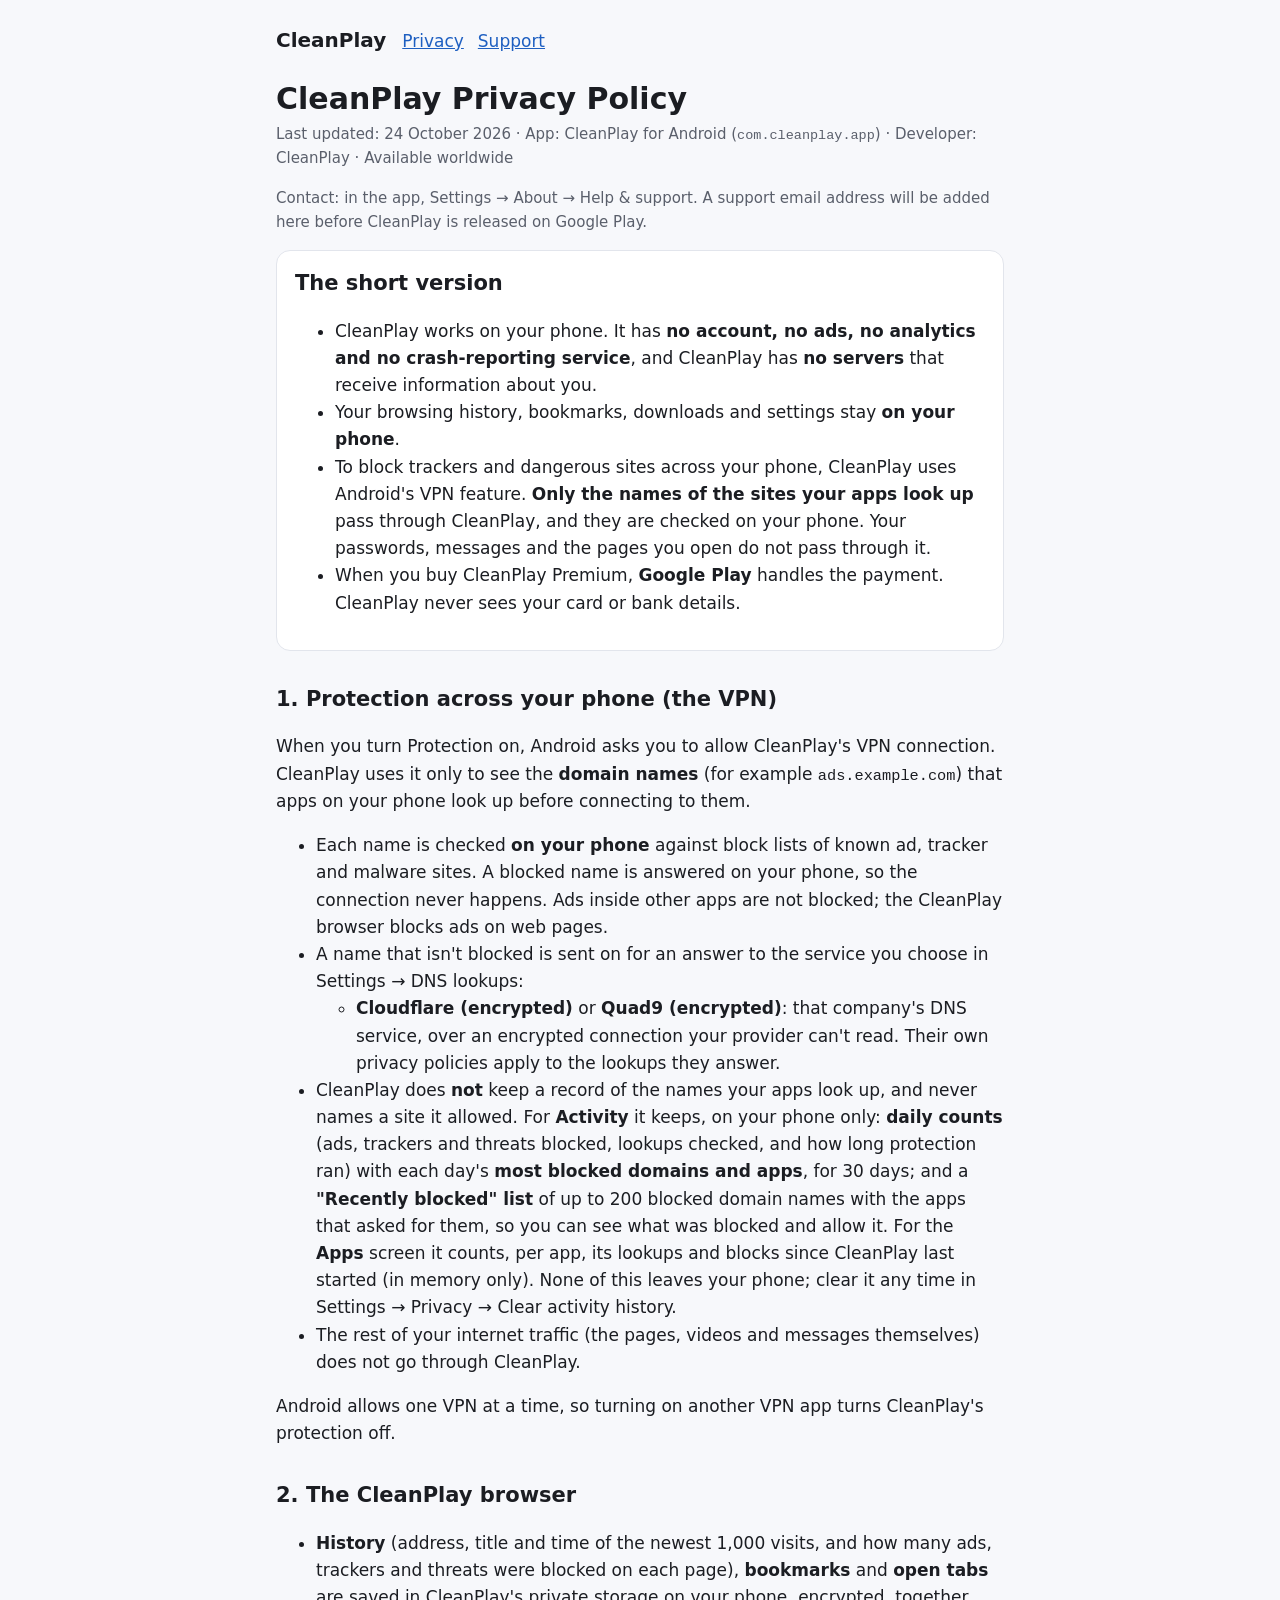
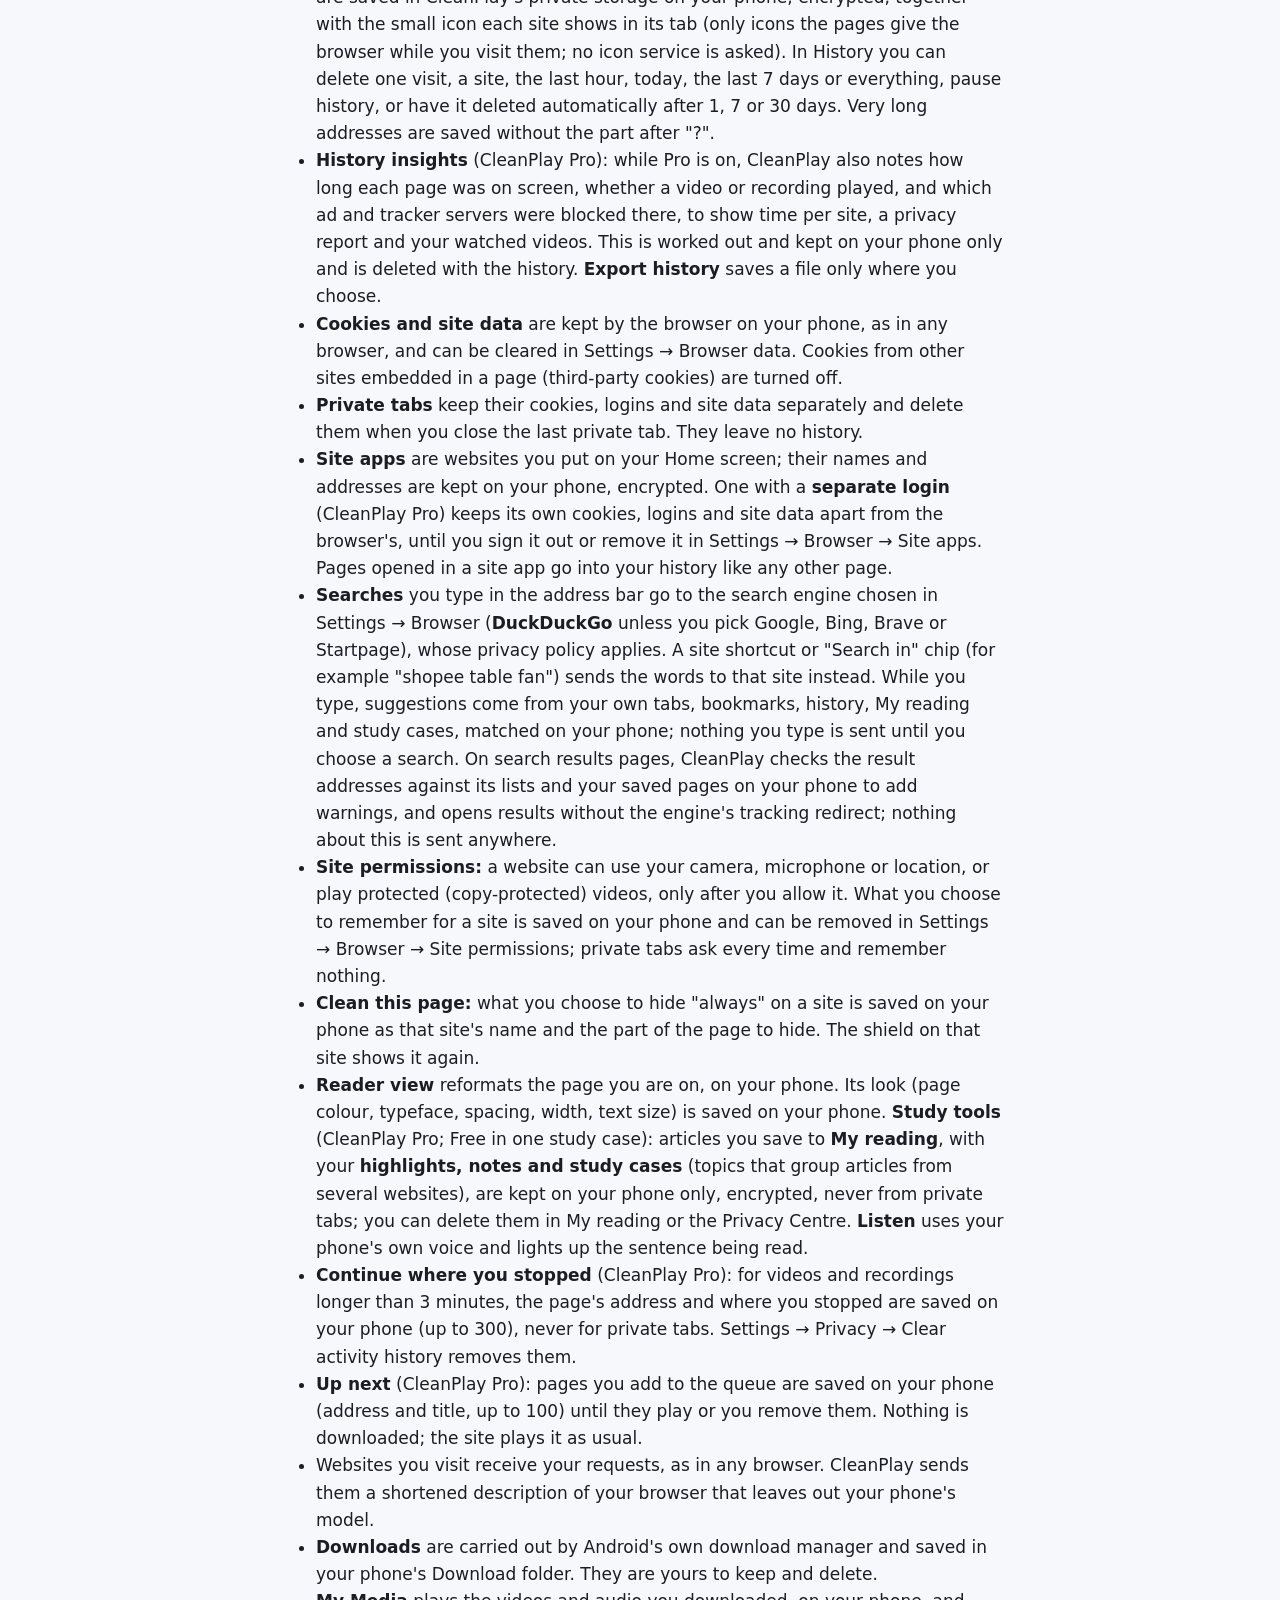
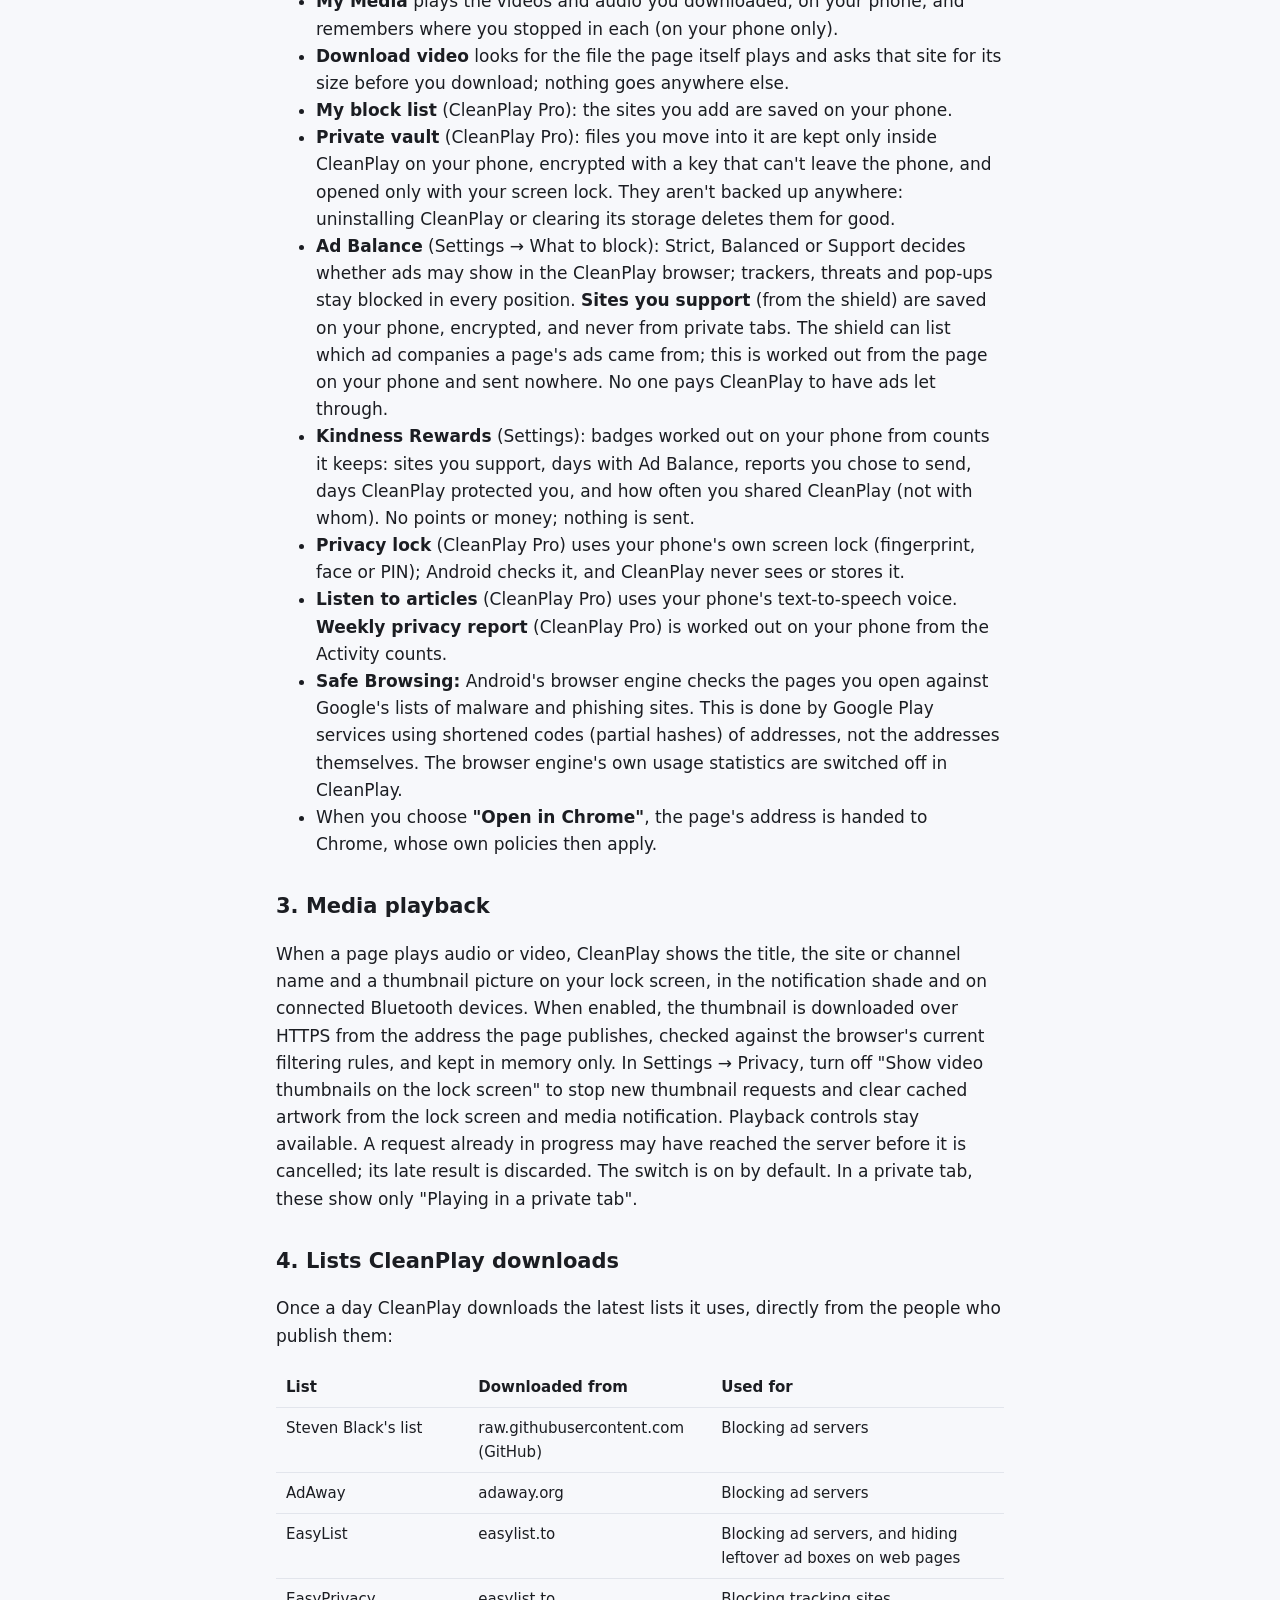
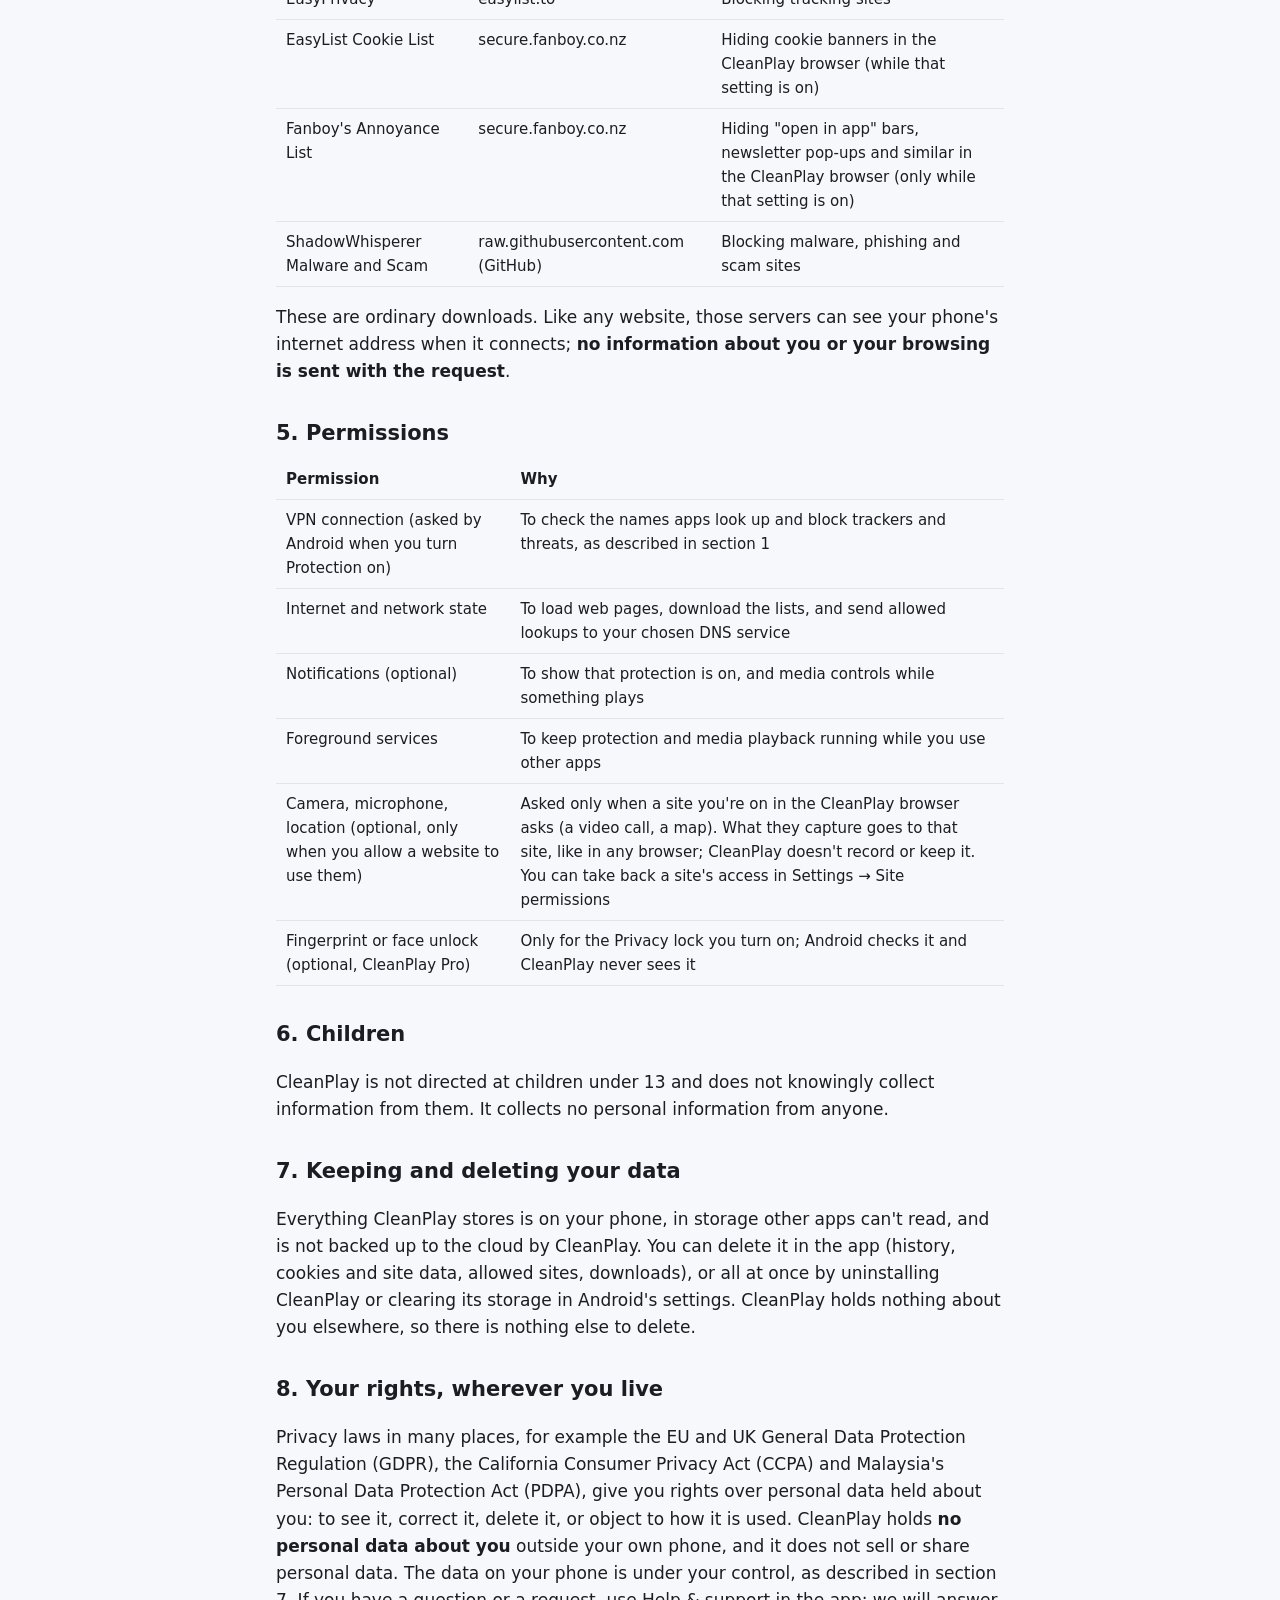
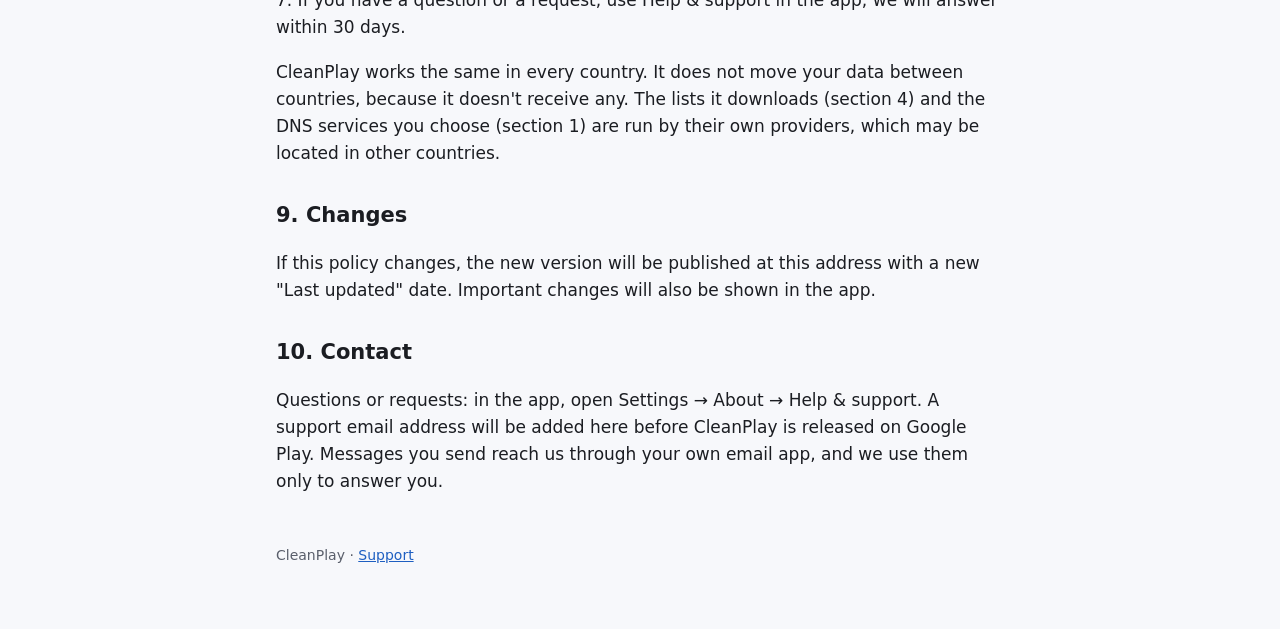
==== commit 7f7baeb9: "Privacy policy: history details, Pro features, site apps, search help, study cases (24 Oct 2026)" ====
--- a/privacy.html
+++ b/privacy.html
@@ -13,7 +13,7 @@
 <header class="site"><a class="brand" href="./">CleanPlay</a><nav><a href="privacy.html">Privacy</a><a href="support.html">Support</a></nav></header>
 
 <h1>CleanPlay Privacy Policy</h1>
-<p class="meta">Last updated: 17 October 2026 · App: CleanPlay for Android (<code>com.cleanplay.app</code>) · Developer: CleanPlay · Available worldwide</p>
+<p class="meta">Last updated: 24 October 2026 · App: CleanPlay for Android (<code>com.cleanplay.app</code>) · Developer: CleanPlay · Available worldwide</p>
 <p class="meta">Contact: in the app, Settings → About → Help &amp; support. A support email address will be added here before CleanPlay is released on Google Play.</p>
 
 <div class="card">
@@ -41,20 +41,33 @@
 
 <h2>2. The CleanPlay browser</h2>
 <ul>
-<li><strong>History</strong> (address, title and time of the last 1,000 pages), <strong>bookmarks</strong> and <strong>open tabs</strong> are saved in CleanPlay's private storage on your phone. You can delete them at any time (History → ✕ or Clear; Settings → Browser data).</li>
+<li><strong>History</strong> (address, title and time of the newest 1,000 visits, and how many ads, trackers and threats were blocked on each page), <strong>bookmarks</strong> and <strong>open tabs</strong> are saved in CleanPlay's private storage on your phone, encrypted, together with the small icon each site shows in its tab (only icons the pages give the browser while you visit them; no icon service is asked). In History you can delete one visit, a site, the last hour, today, the last 7 days or everything, pause history, or have it deleted automatically after 1, 7 or 30 days. Very long addresses are saved without the part after "?".</li>
+<li><strong>History insights</strong> (CleanPlay Pro): while Pro is on, CleanPlay also notes how long each page was on screen, whether a video or recording played, and which ad and tracker servers were blocked there, to show time per site, a privacy report and your watched videos. This is worked out and kept on your phone only and is deleted with the history. <strong>Export history</strong> saves a file only where you choose.</li>
 <li><strong>Cookies and site data</strong> are kept by the browser on your phone, as in any browser, and can be cleared in Settings → Browser data. Cookies from other sites embedded in a page (third-party cookies) are turned off.</li>
 <li><strong>Private tabs</strong> keep their cookies, logins and site data separately and delete them when you close the last private tab. They leave no history.</li>
-<li><strong>Searches</strong> you type in the address bar go to the search engine chosen in Settings → Browser (<strong>DuckDuckGo</strong> unless you pick Google, Bing, Brave or Startpage), whose privacy policy applies.</li>
+<li><strong>Site apps</strong> are websites you put on your Home screen; their names and addresses are kept on your phone, encrypted. One with a <strong>separate login</strong> (CleanPlay Pro) keeps its own cookies, logins and site data apart from the browser's, until you sign it out or remove it in Settings → Browser → Site apps. Pages opened in a site app go into your history like any other page.</li>
+<li><strong>Searches</strong> you type in the address bar go to the search engine chosen in Settings → Browser (<strong>DuckDuckGo</strong> unless you pick Google, Bing, Brave or Startpage), whose privacy policy applies. A site shortcut or "Search in" chip (for example "shopee table fan") sends the words to that site instead. While you type, suggestions come from your own tabs, bookmarks, history, My reading and study cases, matched on your phone; nothing you type is sent until you choose a search. On search results pages, CleanPlay checks the result addresses against its lists and your saved pages on your phone to add warnings, and opens results without the engine's tracking redirect; nothing about this is sent anywhere.</li>
 <li><strong>Site permissions:</strong> a website can use your camera, microphone or location, or play protected (copy-protected) videos, only after you allow it. What you choose to remember for a site is saved on your phone and can be removed in Settings → Browser → Site permissions; private tabs ask every time and remember nothing.</li>
 <li><strong>Clean this page:</strong> what you choose to hide "always" on a site is saved on your phone as that site's name and the part of the page to hide. The shield on that site shows it again.</li>
-<li><strong>Reader view</strong> reformats the page you are on, on your phone; nothing is sent anywhere.</li>
+<li><strong>Reader view</strong> reformats the page you are on, on your phone. Its look (page colour, typeface, spacing, width, text size) is saved on your phone. <strong>Study tools</strong> (CleanPlay Pro; Free in one study case): articles you save to <strong>My reading</strong>, with your <strong>highlights, notes and study cases</strong> (topics that group articles from several websites), are kept on your phone only, encrypted, never from private tabs; you can delete them in My reading or the Privacy Centre. <strong>Listen</strong> uses your phone's own voice and lights up the sentence being read.</li>
+<li><strong>Continue where you stopped</strong> (CleanPlay Pro): for videos and recordings longer than 3 minutes, the page's address and where you stopped are saved on your phone (up to 300), never for private tabs. Settings → Privacy → Clear activity history removes them.</li>
+<li><strong>Up next</strong> (CleanPlay Pro): pages you add to the queue are saved on your phone (address and title, up to 100) until they play or you remove them. Nothing is downloaded; the site plays it as usual.</li>
 <li>Websites you visit receive your requests, as in any browser. CleanPlay sends them a shortened description of your browser that leaves out your phone's model.</li>
 <li><strong>Downloads</strong> are carried out by Android's own download manager and saved in your phone's Download folder. They are yours to keep and delete.</li>
+<li><strong>My Media</strong> plays the videos and audio you downloaded, on your phone, and remembers where you stopped in each (on your phone only).</li>
+<li><strong>Download video</strong> looks for the file the page itself plays and asks that site for its size before you download; nothing goes anywhere else.</li>
+<li><strong>My block list</strong> (CleanPlay Pro): the sites you add are saved on your phone.</li>
+<li><strong>Private vault</strong> (CleanPlay Pro): files you move into it are kept only inside CleanPlay on your phone, encrypted with a key that can't leave the phone, and opened only with your screen lock. They aren't backed up anywhere: uninstalling CleanPlay or clearing its storage deletes them for good.</li>
+<li><strong>Ad Balance</strong> (Settings → What to block): Strict, Balanced or Support decides whether ads may show in the CleanPlay browser; trackers, threats and pop-ups stay blocked in every position. <strong>Sites you support</strong> (from the shield) are saved on your phone, encrypted, and never from private tabs. The shield can list which ad companies a page's ads came from; this is worked out from the page on your phone and sent nowhere. No one pays CleanPlay to have ads let through.</li>
+<li><strong>Kindness Rewards</strong> (Settings): badges worked out on your phone from counts it keeps: sites you support, days with Ad Balance, reports you chose to send, days CleanPlay protected you, and how often you shared CleanPlay (not with whom). No points or money; nothing is sent.</li>
+<li><strong>Privacy lock</strong> (CleanPlay Pro) uses your phone&#39;s own screen lock (fingerprint, face or PIN); Android checks it, and CleanPlay never sees or stores it.</li>
+<li><strong>Listen to articles</strong> (CleanPlay Pro) uses your phone&#39;s text-to-speech voice. <strong>Weekly privacy report</strong> (CleanPlay Pro) is worked out on your phone from the Activity counts.</li>
+<li><strong>Safe Browsing:</strong> Android's browser engine checks the pages you open against Google's lists of malware and phishing sites. This is done by Google Play services using shortened codes (partial hashes) of addresses, not the addresses themselves. The browser engine's own usage statistics are switched off in CleanPlay.</li>
 <li>When you choose <strong>"Open in Chrome"</strong>, the page's address is handed to Chrome, whose own policies then apply.</li>
 </ul>
 
 <h2>3. Media playback</h2>
-<p>When a page plays audio or video, CleanPlay shows the title, the site or channel name and a thumbnail picture on your lock screen, in the notification shade and on connected Bluetooth devices. The thumbnail is downloaded from the address the page itself publishes and is kept in memory only. In a private tab, these show only "Playing in a private tab".</p>
+<p>When a page plays audio or video, CleanPlay shows the title, the site or channel name and a thumbnail picture on your lock screen, in the notification shade and on connected Bluetooth devices. When enabled, the thumbnail is downloaded over HTTPS from the address the page publishes, checked against the browser's current filtering rules, and kept in memory only. In Settings → Privacy, turn off "Show video thumbnails on the lock screen" to stop new thumbnail requests and clear cached artwork from the lock screen and media notification. Playback controls stay available. A request already in progress may have reached the server before it is cancelled; its late result is discarded. The switch is on by default. In a private tab, these show only "Playing in a private tab".</p>
 
 <h2>4. Lists CleanPlay downloads</h2>
 <p>Once a day CleanPlay downloads the latest lists it uses, directly from the people who publish them:</p>
@@ -66,6 +79,7 @@
 <tr><td>EasyList</td><td>easylist.to</td><td>Blocking ad servers, and hiding leftover ad boxes on web pages</td></tr>
 <tr><td>EasyPrivacy</td><td>easylist.to</td><td>Blocking tracking sites</td></tr>
 <tr><td>EasyList Cookie List</td><td>secure.fanboy.co.nz</td><td>Hiding cookie banners in the CleanPlay browser (while that setting is on)</td></tr>
+<tr><td>Fanboy's Annoyance List</td><td>secure.fanboy.co.nz</td><td>Hiding "open in app" bars, newsletter pop-ups and similar in the CleanPlay browser (only while that setting is on)</td></tr>
 <tr><td>ShadowWhisperer Malware and Scam</td><td>raw.githubusercontent.com (GitHub)</td><td>Blocking malware, phishing and scam sites</td></tr>
 </tbody>
 </table>
@@ -73,7 +87,7 @@
 
 <!-- PREMIUM: uncomment the section below from the day Premium can be bought.
 <h2>5. CleanPlay Premium</h2>
-<p>Premium features are bought through <strong>Google Play</strong>. Google processes the payment under its own terms and privacy policy. CleanPlay receives only a confirmation from Google Play that the purchase was made, which it uses to unlock the features on your phone. CleanPlay never receives your name, card or bank details.</p>
+<p>Premium features are bought through <strong>Google Play</strong>. Google processes the payment under its own terms and privacy policy. CleanPlay receives only a confirmation from Google Play that the purchase was made, which it uses to unlock the features on your phone. CleanPlay never receives your name, card or bank details. The diagnostics reporting built into Google's billing library is switched off in CleanPlay, so the app itself sends Google no usage or device reports.</p>
 <p>Basic protection, the browser, private tabs, downloads, picture-in-picture and lock-screen controls stay free and never require a purchase or an account.</p>
 -->
 
@@ -86,6 +100,7 @@
 <tr><td>Notifications (optional)</td><td>To show that protection is on, and media controls while something plays</td></tr>
 <tr><td>Foreground services</td><td>To keep protection and media playback running while you use other apps</td></tr>
 <tr><td>Camera, microphone, location (optional, only when you allow a website to use them)</td><td>Asked only when a site you're on in the CleanPlay browser asks (a video call, a map). What they capture goes to that site, like in any browser; CleanPlay doesn't record or keep it. You can take back a site's access in Settings → Site permissions</td></tr>
+<tr><td>Fingerprint or face unlock (optional, CleanPlay Pro)</td><td>Only for the Privacy lock you turn on; Android checks it and CleanPlay never sees it</td></tr>
 </tbody>
 </table>
 
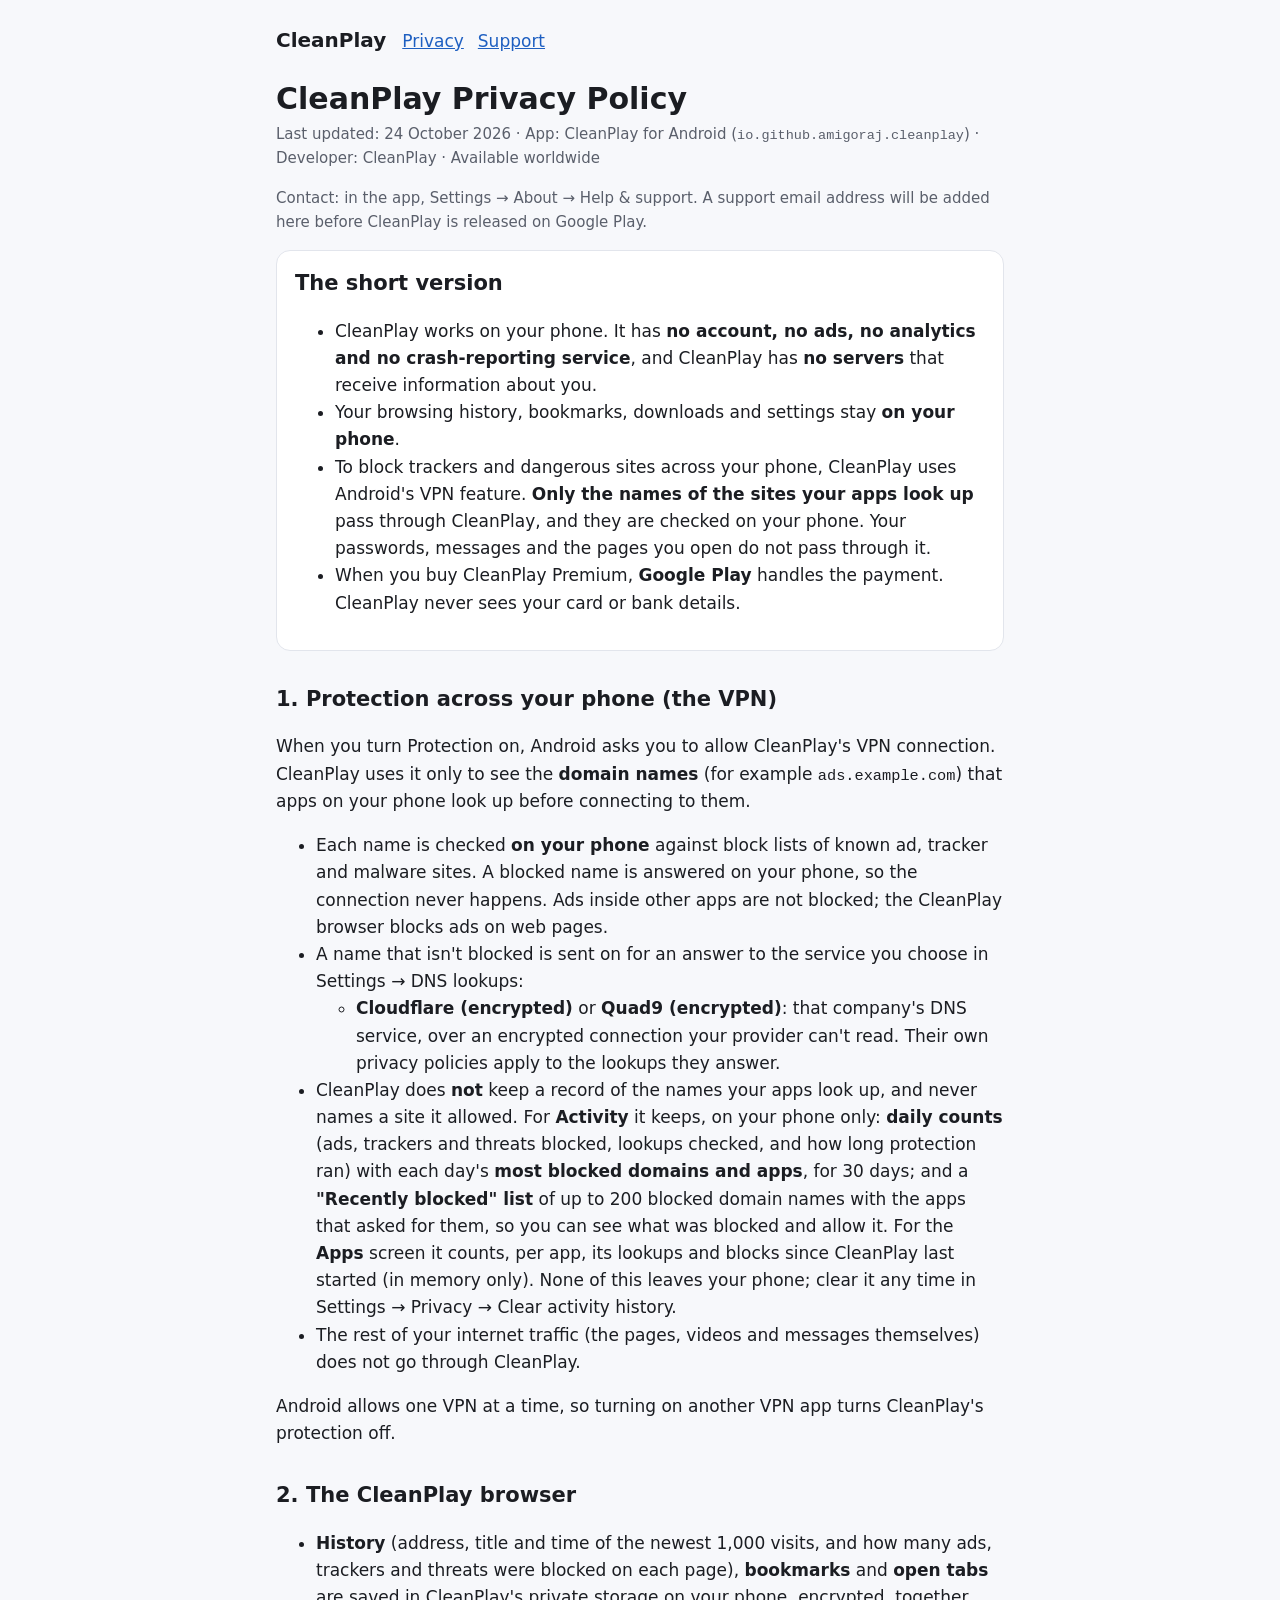
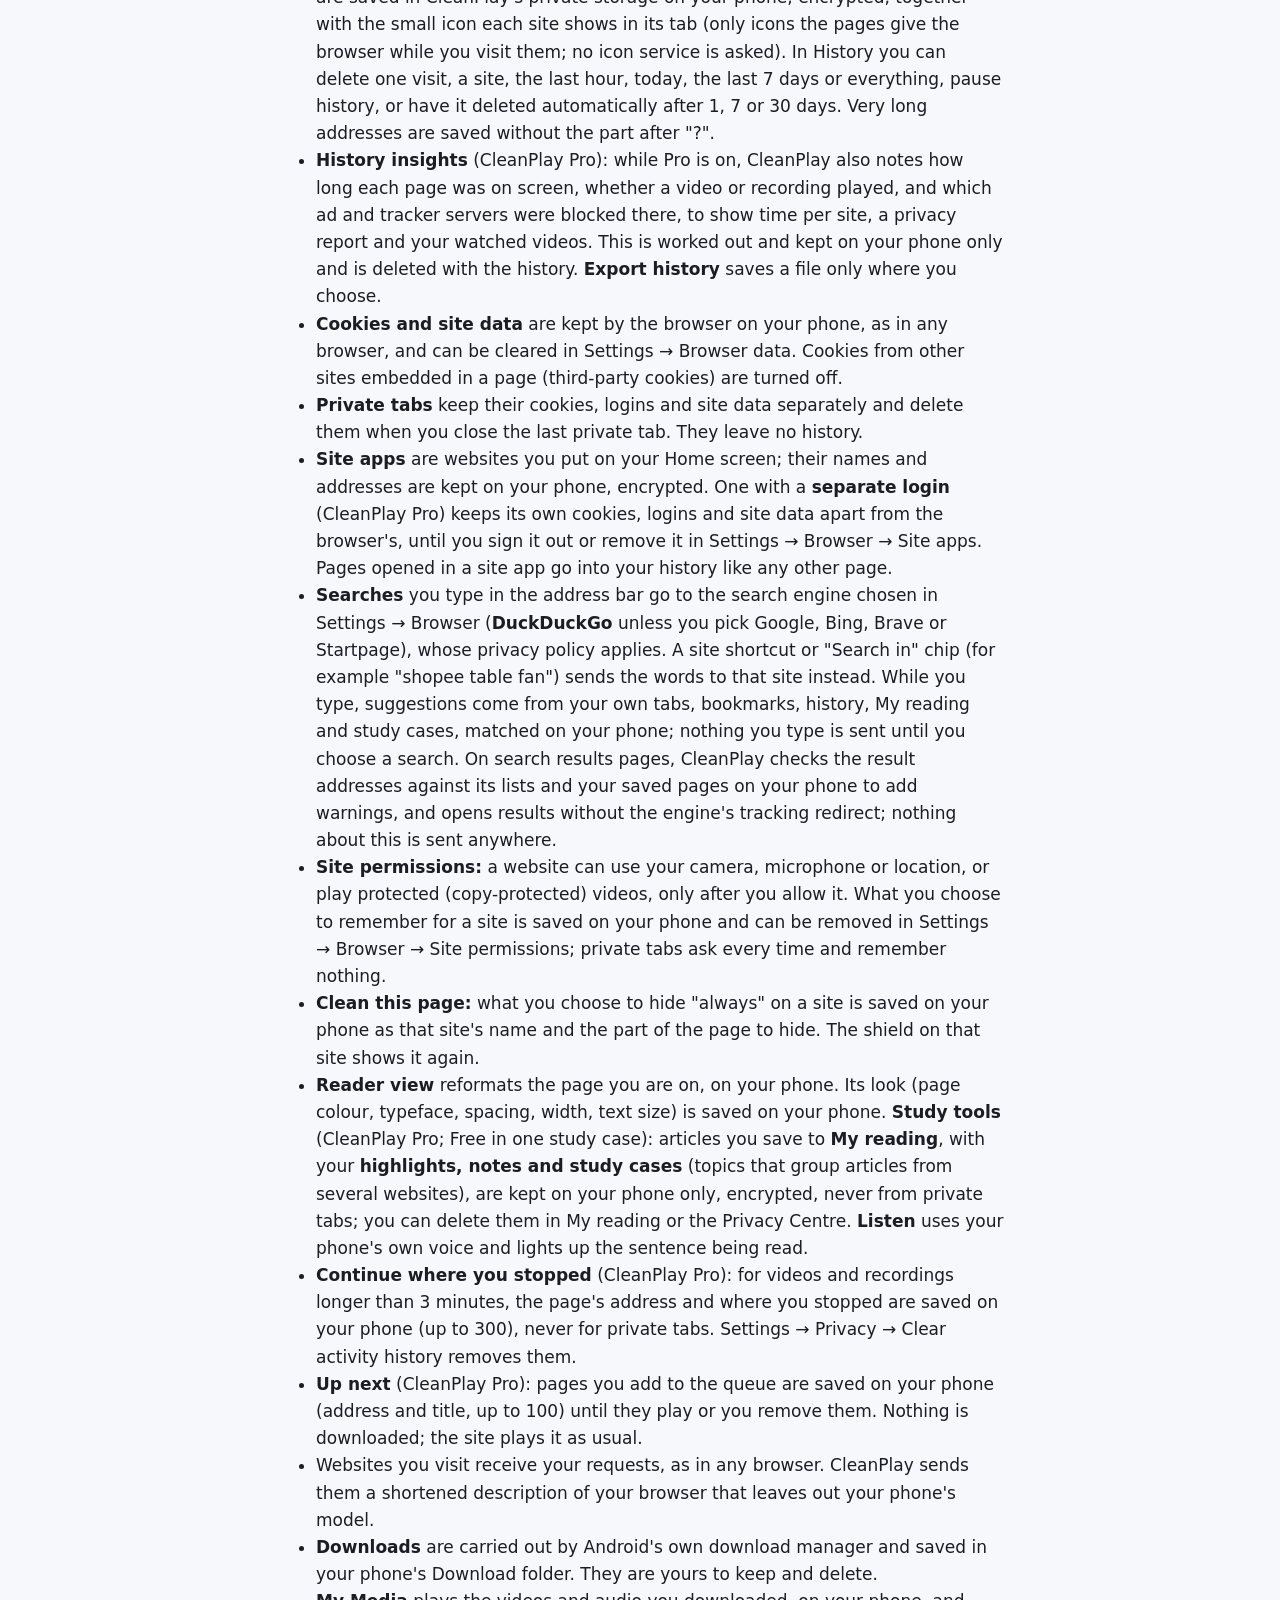
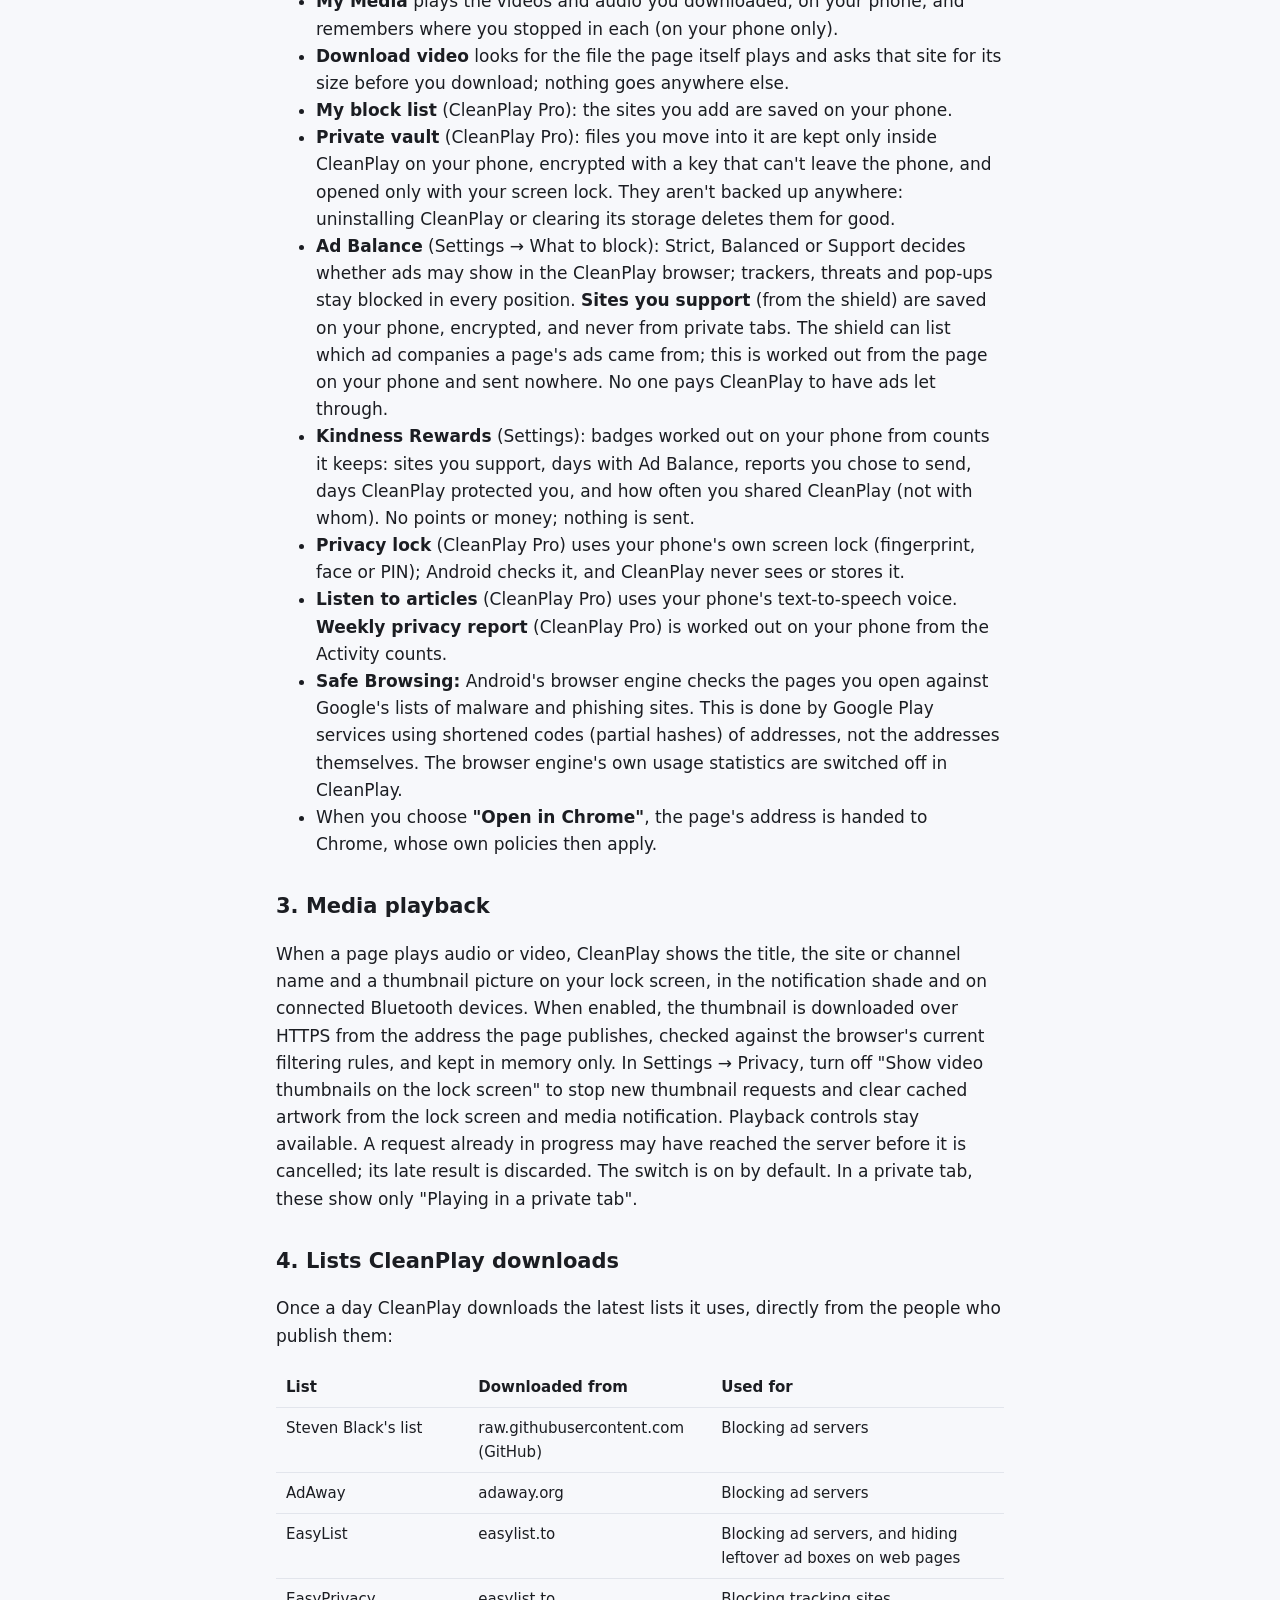
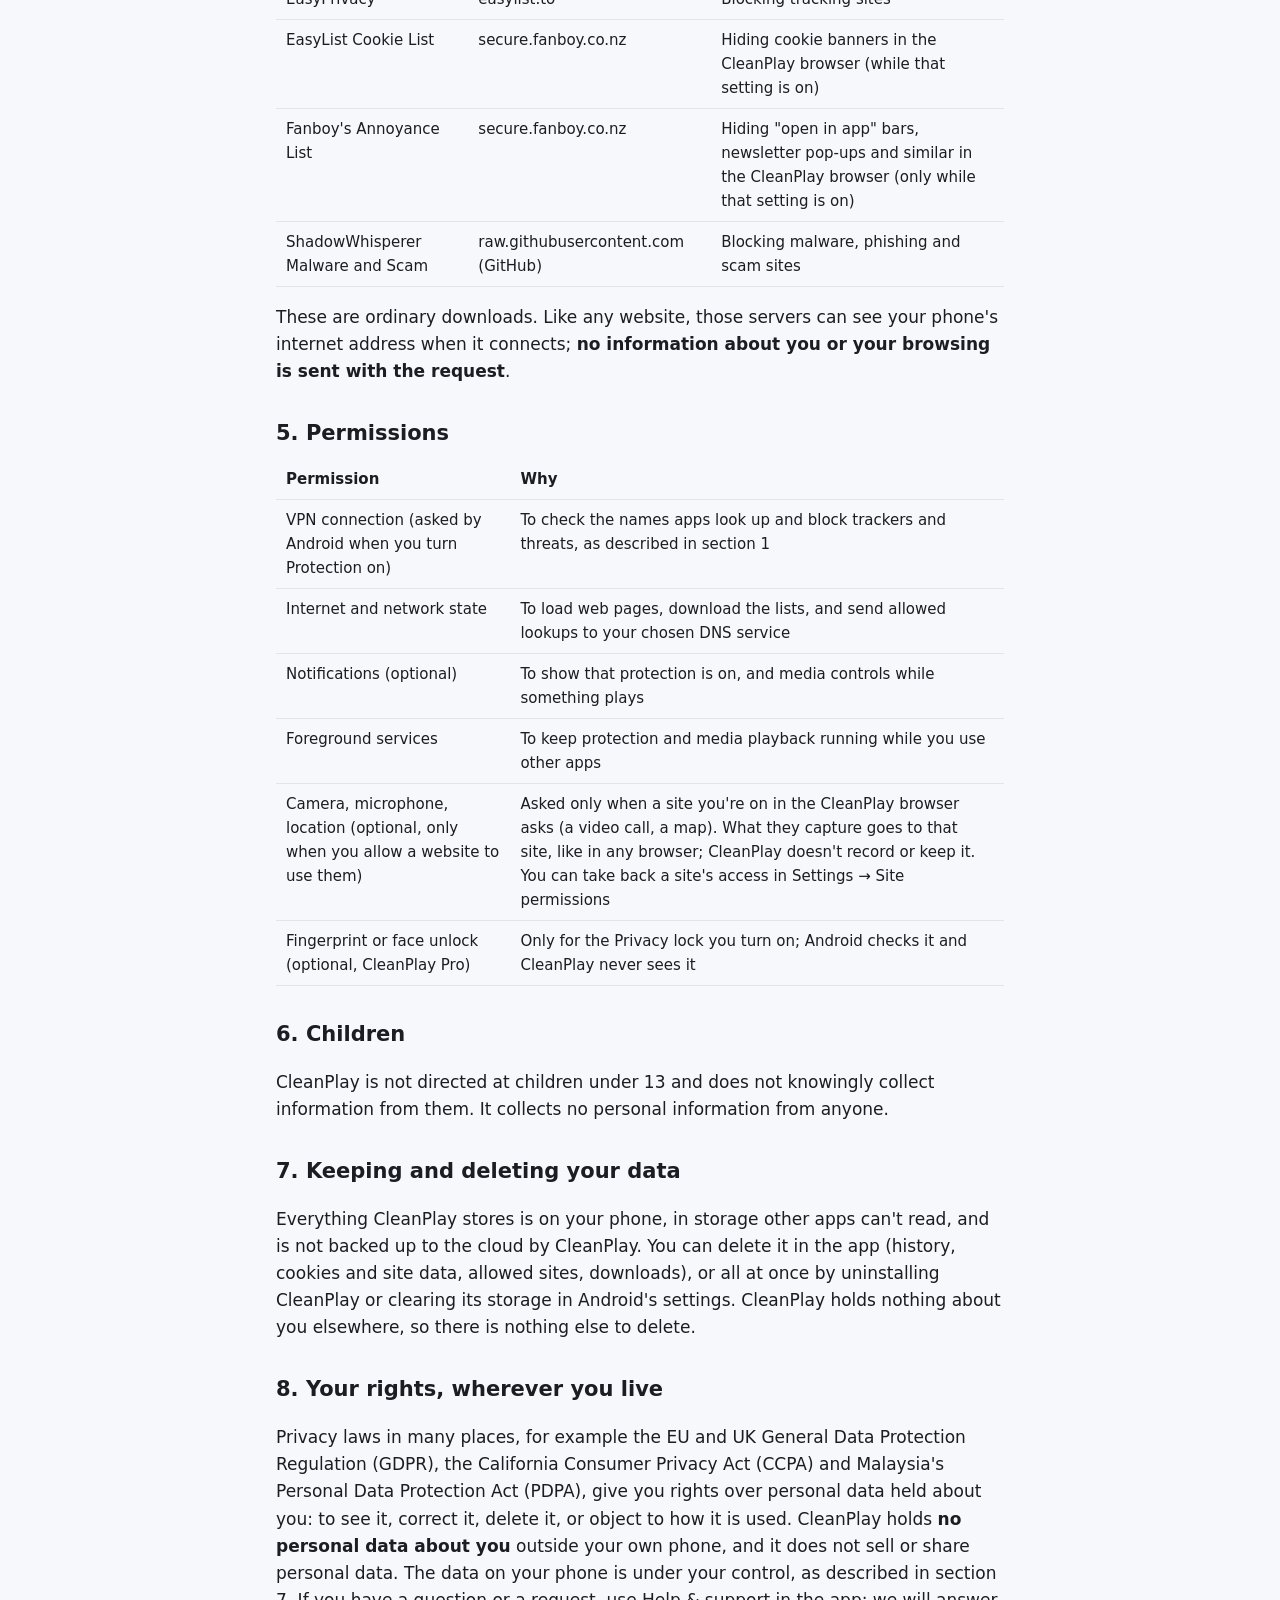
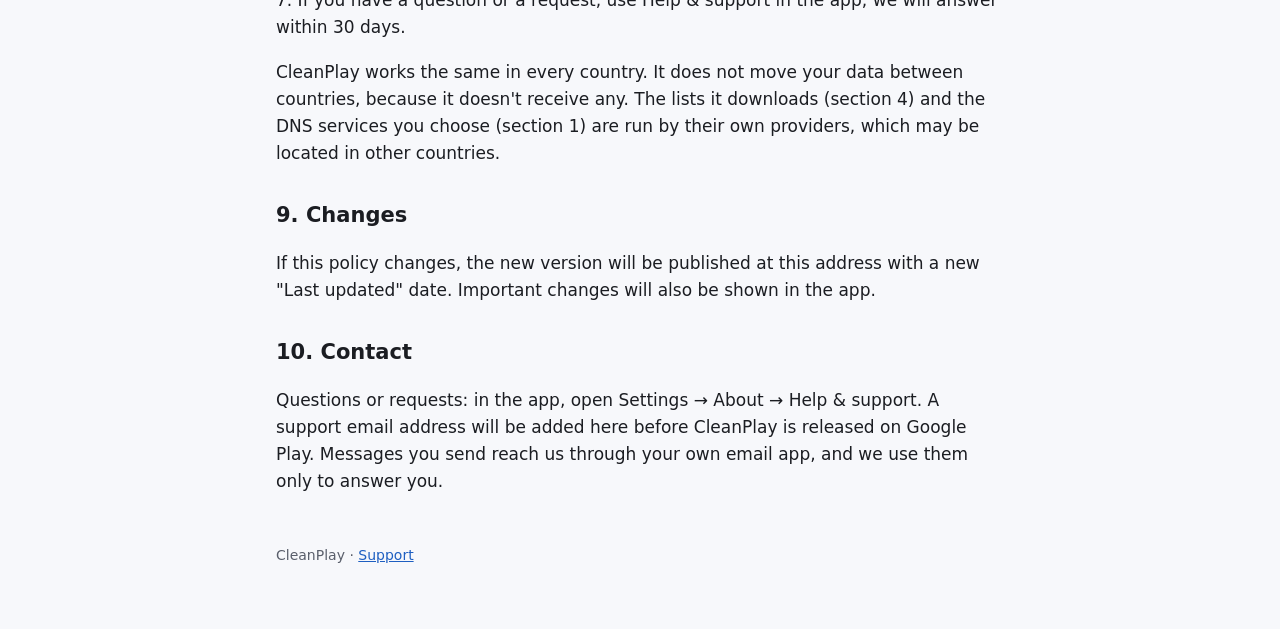
==== commit e5053045: "Privacy policy: Play package name io.github.amigoraj.cleanplay" ====
--- a/privacy.html
+++ b/privacy.html
@@ -13,7 +13,7 @@
 <header class="site"><a class="brand" href="./">CleanPlay</a><nav><a href="privacy.html">Privacy</a><a href="support.html">Support</a></nav></header>
 
 <h1>CleanPlay Privacy Policy</h1>
-<p class="meta">Last updated: 24 October 2026 · App: CleanPlay for Android (<code>com.cleanplay.app</code>) · Developer: CleanPlay · Available worldwide</p>
+<p class="meta">Last updated: 24 October 2026 · App: CleanPlay for Android (<code>io.github.amigoraj.cleanplay</code>) · Developer: CleanPlay · Available worldwide</p>
 <p class="meta">Contact: in the app, Settings → About → Help &amp; support. A support email address will be added here before CleanPlay is released on Google Play.</p>
 
 <div class="card">
